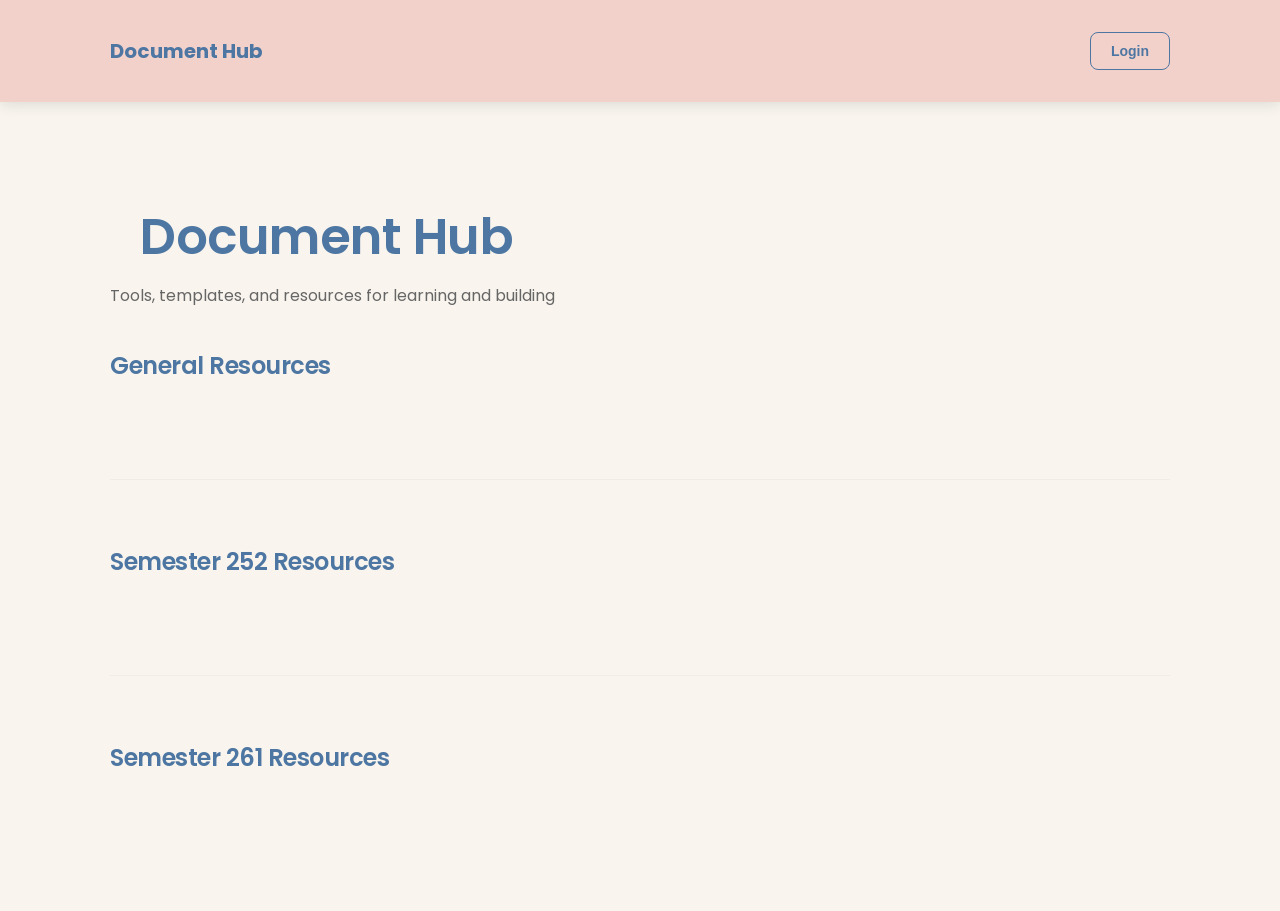
==== src/main/resources/static/index.html @ 51bce122 "initial commit" ====
<!DOCTYPE html>
<html lang="en">
<head>
    <meta charset="UTF-8">
    <meta name="viewport" content="width=device-width, initial-scale=1.0">
    <link href="https://fonts.googleapis.com/css2?family=Poppins:wght@400;500;600;700&display=swap" rel="stylesheet">
    <title>Document Hub</title>
    <link rel="stylesheet" href="style.css">
</head>
<body>

<!-- Navbar -->
<nav class="navbar">
    <div class="navbar-container">
        <div class="navbar-brand">Document Hub</div>
        <div class="navbar-actions">
            <button class="btn-outline" id="loginBtnNav" style="display: none;">Login</button>
            <div class="admin-section" id="adminSection" style="display: none;">
                <span class="admin-label" id="adminName"></span>
                <button class="btn-outline" id="logoutBtn">Logout</button>
            </div>
        </div>
    </div>
</nav>

<div class="container">
    <div class="header">
        <h1>Document Hub</h1>
        <p>Tools, templates, and resources for learning and building</p>
    </div>

    <!-- Admin Add Resource Button -->
    <div class="admin-toolbar" id="adminToolbar" style="display: none;">
        <button class="btn-primary" id="addResourceBtn">+ Add Resource</button>
    </div>

    <!-- Upload Modal -->
    <div class="modal" id="uploadModal">
        <div class="modal-content">
            <div class="modal-header">
                <h2>Add Resource</h2>
                <button class="modal-close" id="closeModal">&times;</button>
            </div>
            <div class="modal-body">
                <div class="form-group">
                    <label>Section *</label>
                    <select id="sectionSelect" class="form-control">
                        <option value="">-- Choose --</option>
                        <option value="general">General Resources</option>
                        <option value="semester252">Semester 252</option>
                        <option value="semester261">Semester 261</option>
                    </select>
                </div>
                <div class="form-group">
                    <label>Title *</label>
                    <input type="text" id="descriptionInput" class="form-control" placeholder="e.g., Python Tutorial">
                </div>
                <div class="form-group">
                    <label>File (Optional)</label>
                    <div class="file-upload-box">
                        <input type="file" id="fileInput2" class="file-input">
                        <div class="file-name" id="fileNameDisplay2">No file selected</div>
                    </div>
                </div>
                <div class="form-group">
                    <label>Document Link (Optional)</label>
                    <input type="url" id="documentLinkInput" class="form-control" placeholder="https://...">
                </div>
                <div class="form-group">
                    <label>Video Link (Optional)</label>
                    <input type="url" id="videoLinkInput" class="form-control" placeholder="https://...">
                </div>
            </div>
            <div class="modal-footer">
                <button class="btn-outline" id="cancelBtn">Cancel</button>
                <button class="btn-primary" id="submitBtn">Add Resource</button>
            </div>
        </div>
    </div>

    <!-- General Resources -->
    <section class="resource-section">
        <h2>General Resources</h2>
        <div class="cards-grid" id="generalSection"></div>
    </section>

    <!-- Semester 252 -->
    <section class="resource-section">
        <h2>Semester 252 Resources</h2>
        <div class="cards-grid" id="semester252Section"></div>
    </section>

    <!-- Semester 261 -->
    <section class="resource-section">
        <h2>Semester 261 Resources</h2>
        <div class="cards-grid" id="semester261Section"></div>
    </section>
</div>

<script src="script-new.js"></script>
</body>
</html>
---- src/main/resources/static/style.css ----
:root {
    --beige: #f9f5ee;
    --blue: #4d76a2;
    --light-blue: #99b4cf;
    --pink: #f3d1cb;
    --white: #fffefd;
}

* {
    margin: 0;
    padding: 0;
    box-sizing: border-box;
}

body {
    font-family: 'Poppins', sans-serif;
    background: var(--beige);
    color: #333;
}

.container {
    max-width: 1100px;
    margin: 0 auto;
    padding: 40px 20px;
}

/* Navbar */
.navbar {
    background: var(--pink) !important;
    position: fixed;
    top: 0;
    left: 0;
    right: 0;
    z-index: 999;
    box-shadow: 0 2px 8px rgba(0, 0, 0, 0.08);
}

.navbar-container {
    max-width: 1100px;
    margin: 0 auto;
    padding: 16px 20px;
    display: flex;
    justify-content: space-between;
    align-items: center;
}

.navbar-brand {
    font-size: 20px;
    font-weight: 700;
    color: var(--blue);
}

.navbar-actions {
    display: flex;
    gap: 12px;
    align-items: center;
}

.admin-section {
    display: flex;
    gap: 12px;
    align-items: center;
}

.admin-label {
    font-size: 12px;
    font-weight: 600;
    color: var(--blue);
}

/* Buttons */
.btn-primary {
    padding: 10px 20px;
    background: var(--light-blue) !important;
    color: white;
    border: none;
    border-radius: 8px;
    font-weight: 600;
    font-size: 14px;
    cursor: pointer;
    transition: all 0.2s;
}

.btn-primary:hover {
    background: #3d5a7a;
    transform: translateY(-1px);
}

.btn-outline {
    padding: 10px 20px;
    background: transparent;
    color: var(--blue);
    border: 1.5px solid var(--blue);
    border-radius: 8px;
    font-weight: 600;
    font-size: 14px;
    cursor: pointer;
    transition: all 0.2s;
}

.btn-outline:hover {
    background: rgba(77, 118, 162, 0.1);
}

/* Header */
.header {
    margin-bottom: 40px;
    padding-top: 60px;
}

.header h1 {
    font-size: 50px !important;
    font-weight: 600;
    color: var(--blue);
    margin-bottom: 8px;
}

.header p {
    font-size: 16px;
    color: #666;
}

/* Upload Section */
.upload-section {
    display: none;
}

.admin-toolbar {
    margin: 0 0 64px 0;
    padding: 0;
}

.upload-card {
    display: none;
}

/* Sections */
.section {
    margin-bottom: 48px;
}

.section h2 {
    font-size: 22px;
    color: var(--blue);
    margin-bottom: 24px;
}

.resource-section {
    margin-bottom: 0;
    padding: 64px 0;
    border-top: 1px solid #f0ece6;
}

.resource-section:first-of-type {
    border-top: none;
    padding-top: 0;
}

.resource-section h2 {
    font-size: 24px;
    color: var(--blue);
    font-weight: 600;
    margin-bottom: 32px;
    letter-spacing: -0.5px;
}

.cards-grid {
    display: grid;
    grid-template-columns: repeat(2, 1fr);
    gap: 24px;
}

.card {
    background: white;
    border-radius: 12px;
    padding: 24px;
    box-shadow: 0 2px 8px rgba(0, 0, 0, 0.06);
    transition: all 0.2s ease;
    border: 1px solid #ede8e0;
    position: relative;
    display: flex;
    flex-direction: column;
    gap: 12px;
}

.card:hover {
    transform: translateY(-3px);
    box-shadow: 0 6px 16px rgba(0, 0, 0, 0.1);
    border-color: var(--light-blue);
}

.card-delete {
    position: absolute;
    top: 8px;
    right: 8px;
    background: none;
    border: none;
    color: #999;
    font-size: 24px;
    cursor: pointer;
    padding: 4px 8px;
    line-height: 1;
    transition: all 0.2s;
    opacity: 0;
}

.card:hover .card-delete {
    opacity: 1;
    color: #d32f2f;
}

.card-delete:hover {
    color: #b71c1c;
    transform: scale(1.2);
}

.card h3 {
    font-size: 17px;
    color: #1a1a1a;
    margin-bottom: 8px;
    font-weight: 600;
    line-height: 1.4;
}

.card p {
    font-size: 14px;
    color: #555;
    margin-bottom: 0;
    line-height: 1.5;
}

.card-meta {
    font-size: 12px;
    color: #888;
    margin-bottom: 14px;
}

.card-links {
    display: flex;
    gap: 8px;
    flex-wrap: wrap;
    margin-top: 12px;
}

.card-link {
    padding: 8px 12px;
    border-radius: 6px;
    text-decoration: none;
    font-size: 13px;
    font-weight: 500;
    transition: all 0.2s;
    display: inline-flex;
    align-items: center;
    gap: 4px;
}

.card-link.primary {
    background: var(--blue);
    color: white;
}

.card-link.primary:hover {
    background: #3d5a7a;
    transform: translateY(-1px);
}

.card-link.secondary {
    background: #e8e4db;
    color: #4d76a2;
    border: none;
}

.card-link.secondary:hover {
    background: #ddd7cc;
}

.card-link.accent {
    background: #f0d6d1;
    color: #b83b3b;
    border: none;
}

.card-link.accent:hover {
    background: #e8c4be;
}

/* Modal */
.modal {
    display: none;
    position: fixed;
    top: 0;
    left: 0;
    right: 0;
    bottom: 0;
    background: rgba(0, 0, 0, 0.4);
    z-index: 1001;
    align-items: center;
    justify-content: center;
}

.modal.active {
    display: flex;
}

.modal-content {
    background: white;
    border-radius: 12px;
    width: 90%;
    max-width: 480px;
    box-shadow: 0 8px 24px rgba(0, 0, 0, 0.15);
}

.modal-header {
    padding: 20px 24px;
    border-bottom: 1px solid #eee;
    display: flex;
    justify-content: space-between;
    align-items: center;
}

.modal-header h2 {
    font-size: 18px;
    color: var(--blue);
}

.modal-close {
    background: none;
    border: none;
    font-size: 24px;
    color: #999;
    cursor: pointer;
    transition: color 0.2s;
}

.modal-close:hover {
    color: #333;
}

.modal-body {
    padding: 24px;
}

.modal-footer {
    padding: 20px 24px;
    border-top: 1px solid #eee;
    display: flex;
    gap: 12px;
    justify-content: flex-end;
}

/* Forms */
.form-group {
    margin-bottom: 18px;
}

.form-group label {
    display: block;
    font-size: 13px;
    font-weight: 600;
    color: var(--blue);
    margin-bottom: 6px;
}

.form-control {
    width: 100%;
    padding: 10px 12px;
    border: 1px solid #e0dcd4;
    border-radius: 6px;
    font-family: 'Poppins', sans-serif;
    font-size: 14px;
    color: #333;
    transition: border-color 0.2s;
}

.form-control:focus {
    outline: none;
    border-color: var(--blue);
}

.file-upload-box {
    display: flex;
    flex-direction: column;
    gap: 8px;
}

.file-upload-box .file-input {
    padding: 8px;
    border: 1px solid #e0dcd4;
    border-radius: 6px;
    cursor: pointer;
}

.file-name {
    padding: 10px 12px;
    background: #fafaf8;
    border-radius: 6px;
    font-size: 13px;
    color: #999;
}

/* Responsive */
@media (max-width: 768px) {
    .container {
        padding: 30px 16px;
    }

    .header {
        padding-top: 70px;
        margin-bottom: 32px;
    }

    .header h1 {
        font-size: 24px;
    }

    .navbar-container {
        padding: 14px 16px;
    }

    .navbar-brand {
        font-size: 18px;
    }

    .cards-grid {
        grid-template-columns: 1fr;
    }

    .resource-section {
        padding: 48px 0;
    }

    .resource-section h2 {
        font-size: 20px;
        margin-bottom: 24px;
    }

    .modal-content {
        width: 95%;
    }
}

@media (max-width: 480px) {
    .navbar-brand {
        font-size: 16px;
    }

    .navbar-actions {
        gap: 8px;
    }

    .btn-primary,
    .btn-outline {
        padding: 8px 14px;
        font-size: 12px;
    }

    .header h1 {
        font-size: 20px;
    }

    .header p {
        font-size: 14px;
    }

    .resource-section h2 {
        font-size: 18px;
        margin-bottom: 20px;
    }

    .card {
        padding: 16px;
    }
}

/* ============================================
   NAVBAR / ADMIN BAR
   ============================================ */
.admin-bar {
    position: fixed;
    top: 0;
    left: 0;
    right: 0;
    background: var(--primary-pink);
    color: white;
    padding: 16px 30px;
    z-index: 999;
    box-shadow: 0 4px 12px rgba(15, 31, 51, 0.1);
    border-bottom: 3px solid var(--primary-blue);
}

.admin-bar-content {
    max-width: 1200px;
    margin: auto;
    display: flex;
    align-items: center;
    gap: 20px;
    justify-content: space-between;
}

.admin-label {
    font-size: 11px;
    font-weight: 700;
    text-transform: uppercase;
    letter-spacing: 1px;
    background: rgba(232, 183, 177, 0.2);
    padding: 6px 12px;
    border-radius: 6px;
    color: rgba(255, 255, 255, 0.95);
}

.admin-name {
    flex: 1;
    font-size: 15px;
    font-weight: 500;
}

.logout-btn {
    padding: 10px 16px;
    background: var(--primary-pink);
    border: none;
    color: var(--text-dark);
    border-radius: 8px;
    font-size: 13px;
    font-weight: 600;
    cursor: pointer;
    transition: all 0.3s ease;
    box-shadow: 0 2px 6px rgba(232, 183, 177, 0.2);
}

.logout-btn:hover {
    background: #E0A39F;
    transform: translateY(-2px);
    box-shadow: 0 4px 12px rgba(232, 183, 177, 0.3);
}

/* Navbar Content (non-admin) */
.navbar {
    position: fixed;
    top: 0;
    left: 0;
    right: 0;
    background: var(--primary-pink);
    color: white;
    padding: 16px 30px;
    z-index: 999;
    box-shadow: 0 4px 12px rgba(15, 31, 51, 0.1);
    border-bottom: 3px solid var(--primary-blue);
}

.navbar-content {
    max-width: 1200px;
    margin: auto;
    display: flex;
    align-items: center;
    justify-content: space-between;
}

.navbar-title {
    font-size: 22px;
    font-weight: 700;
    color: var(--primary-blue);
    margin: 0;
    letter-spacing: -0.5px;
}

.navbar-actions {
    display: flex;
    gap: 15px;
    align-items: center;
}

/* Upload Controls */
.upload-controls {
    margin-bottom: 30px;
    padding: 30px;
    padding-top: 100px;
}

.btn-admin {
    padding: 12px 24px;
    background: var(--primary-blue);
    color: white;
    border: none;
    border-radius: 10px;
    font-size: 14px;
    font-weight: 600;
    cursor: pointer;
    transition: all 0.3s ease;
    text-decoration: none;
    display: inline-block;
    box-shadow: 0 4px 12px rgba(74, 106, 133, 0.2);
}

.btn-admin:hover {
    background: var(--primary-depth);
    box-shadow: 0 6px 20px rgba(74, 106, 133, 0.3);
    transform: translateY(-3px);
}

.btn-admin:active {
    transform: translateY(-1px);
}

/* Delete Button */
.delete-btn {
    padding: 8px 14px;
    background: #E8B7B1;
    color: var(--text-dark);
    border: none;
    border-radius: 8px;
    font-size: 12px;
    font-weight: 600;
    cursor: pointer;
    transition: all 0.3s ease;
    display: inline-block;
    box-shadow: 0 2px 6px rgba(232, 183, 177, 0.2);
}

.delete-btn:hover {
    background: #E0A39F;
    box-shadow: 0 4px 12px rgba(232, 183, 177, 0.3);
    transform: translateY(-2px);
}

.delete-btn:active {
    transform: translateY(0);
}

/* Resource Item with Delete */
.resource-item-wrapper {
    position: relative;
}

.resource-item-delete {
    display: none;
    position: absolute;
    top: 10px;
    right: 10px;
}

.resource-item-wrapper.admin .resource-item-delete {
    display: block;
}

/* Header */
h1 {
    color: var(--text-dark);
    font-weight: 700;
    margin-bottom: 12px;
    font-size: 32px;
    padding: 30px 30px 0;
    padding-top: 100px;
    letter-spacing: -0.5px;
}

.page-description {
    color: var(--text-muted);
    font-size: 15px;
    max-width: 600px;
    margin: 12px 30px 30px;
    padding-bottom: 20px;
    border-bottom: 2px solid var(--border-light);
}

/* Grid */
.file-list {
    display: grid;
    grid-template-columns: repeat(auto-fill, minmax(280px, 1fr));
    gap: 24px;
    padding: 0 30px;
    margin-bottom: 40px;
}

/* Card */
.file {
    background: white;
    padding: 24px;
    border-radius: 14px;
    box-shadow: 0 2px 8px rgba(15, 31, 51, 0.08);
    border: 1px solid var(--border-light);
    display: flex;
    flex-direction: column;
    justify-content: space-between;
    transition: all 0.3s ease;
    position: relative;
}

.file:hover {
    transform: translateY(-8px);
    box-shadow: 0 12px 32px rgba(74, 106, 133, 0.15);
    border-color: var(--primary-blue);
}

.actions {
    display: flex;
    gap: 10px;
    margin-top: 16px;
}

/* Hover Card */
.file:hover {
    transform: translateY(-8px);
    box-shadow: 0 12px 32px rgba(74, 106, 133, 0.15);
    border-color: var(--primary-blue);
}

/* Text */
.file h3 {
    color: var(--text-dark);
    font-size: 16px;
    margin-bottom: 8px;
    font-weight: 600;
    line-height: 1.4;
}

.file p {
    font-size: 13px;
    color: var(--text-muted);
    margin-bottom: 12px;
    line-height: 1.5;
}

.file small {
    font-size: 12px;
    color: #94A3B8;
    display: block;
    margin-top: 8px;
}

.file {
    display: flex;
    flex-direction: column;
    justify-content: space-between;
}

/* Button */
a {
    display: block;
    width: fit-content;
    margin: 15px auto 0;
    text-decoration: none;
    color: white;
    background: var(--primary-blue);
    padding: 10px 15px;
    border-radius: 10px;
    font-size: 14px;
    font-weight: 500;
    transition: all 0.3s ease;
    box-shadow: 0 2px 6px rgba(74, 106, 133, 0.2);
}

.btn {
    flex: 1;
    text-align: center;
    padding: 12px;
    border-radius: 10px;
    text-decoration: none;
    font-size: 13px;
    font-weight: 600;
    transition: all 0.3s ease;
    border: none;
    cursor: pointer;
    display: inline-block;
    box-shadow: 0 2px 6px rgba(0, 0, 0, 0.08);
}

a:hover {
    background: var(--primary-depth);
    transform: translateY(-2px);
    box-shadow: 0 4px 12px rgba(74, 106, 133, 0.3);
}

.preview {
    background: var(--bg-soft);
    color: var(--text-dark);
    border: 1px solid var(--border-light);
}

.preview:hover {
    background: var(--border-light);
    border-color: var(--primary-blue);
}

.download {
    background: var(--primary-blue);
    color: white;
}

.download:hover {
    background: var(--primary-depth);
}

/* Section */
.section {
    margin-top: 60px;
    padding: 0;
    margin-bottom: 60px;
}

.section-header {
    margin-bottom: 32px;
    padding: 0 30px 24px;
    border-bottom: 3px solid var(--primary-blue);
}

.section-header h2 {
    color: var(--text-dark);
    font-size: 26px;
    font-weight: 700;
    margin: 0;
    letter-spacing: -0.5px;
}

/* Section List Grid */
.section-list {
    display: grid;
    grid-template-columns: repeat(auto-fill, minmax(300px, 1fr));
    gap: 24px;
    padding: 0 30px;
    margin-bottom: 40px;
}

/* Course Card */
.course-card {
    background: white;
    padding: 24px;
    border-radius: 14px;
    box-shadow: 0 2px 8px rgba(15, 31, 51, 0.08);
    border: 1px solid var(--border-light);
    display: flex;
    flex-direction: column;
    justify-content: space-between;
    transition: all 0.3s ease;
}

.course-card:hover {
    transform: translateY(-8px);
    box-shadow: 0 12px 32px rgba(74, 106, 133, 0.15);
    border-color: var(--primary-pink);
}

/* Course Info */
.course-info {
    margin-bottom: 16px;
}

.course-card h3 {
    color: var(--text-dark);
    font-size: 17px;
    margin-bottom: 8px;
    font-weight: 700;
    line-height: 1.4;
}

.course-card p {
    font-size: 13px;
    color: var(--text-muted);
    margin-bottom: 10px;
    line-height: 1.5;
}

.course-card small {
    font-size: 12px;
    color: var(--primary-blue);
    display: block;
    margin-top: 8px;
    font-weight: 600;
}

.lecturer-divider {
    margin-top: 12px;
    padding-top: 12px;
    border-top: 1px solid var(--border-light);
}

/* Course Actions */
.course-actions {
    display: flex;
    gap: 10px;
    flex-wrap: wrap;
}

.course-actions .btn {
    flex: 1;
    min-width: 100px;
    margin: 0;
    padding: 10px 12px;
    text-align: center;
    background: var(--primary-blue);
    color: white;
}

/* Upload Section */
.upload-container {
    display: flex;
    flex-direction: column;
    justify-content: space-between;
    height: 100%;
}

.upload-container h3 {
    color: var(--text-dark);
    font-size: 18px;
    font-weight: 700;
    margin-bottom: 8px;
}

.upload-container p {
    color: var(--text-muted);
    font-size: 14px;
    margin-bottom: 20px;
}

.file-input-label {
    display: flex;
    align-items: center;
    justify-content: center;
    padding: 48px 20px;
    border: 2px dashed var(--primary-blue);
    border-radius: 12px;
    background: linear-gradient(135deg, #F7F8FA 0%, rgba(74, 106, 133, 0.05) 100%);
    cursor: pointer;
    transition: all 0.3s ease;
}

.file-input-label:hover {
    background: linear-gradient(135deg, #F7F8FA 0%, rgba(74, 106, 133, 0.1) 100%);
    border-color: var(--primary-depth);
}

.file-input {
    display: none;
}

.file-input-text {
    color: var(--primary-blue);
    font-size: 14px;
    font-weight: 600;
    text-align: center;
}

.upload-form .btn {
    margin: 0 auto;
    width: fit-content;
    padding: 10px 15px;
    display: block;
    text-decoration: none;
    color: #FFFFFF;
    background: #2563EB;
    border-radius: 10px;
    font-size: 14px;
    font-weight: 400;
    transition: 0.2s;
    border: none;
    cursor: pointer;
}

.upload-form .btn:hover {
    background: #1D4ED8;
    transform: translateY(-2px);
}

/* Upload Options */
.upload-options {
    display: flex;
    flex-direction: column;
    gap: 16px;
    margin-top: 16px;
}

.or-divider {
    text-align: center;
    color: var(--text-muted);
    font-size: 13px;
    font-weight: 600;
    padding: 8px 0;
    position: relative;
}

.or-divider::before,
.or-divider::after {
    content: '';
    position: absolute;
    top: 50%;
    width: 25%;
    height: 1px;
    background: var(--border-light);
}

.or-divider::before {
    left: 0;
}

.or-divider::after {
    right: 0;
}

#addLinkBtn {
    width: 100%;
    padding: 14px;
}

/* Primary Button */
.btn-primary {
    display: inline-block;
    padding: 12px 24px;
    background: var(--primary-blue);
    color: white;
    border: none;
    border-radius: 10px;
    font-size: 14px;
    font-weight: 600;
    cursor: pointer;
    text-decoration: none;
    transition: all 0.3s ease;
    text-align: center;
    box-shadow: 0 4px 12px rgba(74, 106, 133, 0.2);
}

.btn-primary:hover {
    background: var(--primary-depth);
    transform: translateY(-3px);
    box-shadow: 0 6px 20px rgba(74, 106, 133, 0.3);
}

.btn-primary:active {
    transform: translateY(-1px);
}

.addResourceBtn {
    transform: translateY(-1px);
    background: var(--primary-blue);
}

/* Secondary Button */
.btn-secondary {
    display: inline-block;
    padding: 12px 24px;
    background: var(--bg-soft);
    color: var(--text-dark);
    border: 1px solid var(--border-light);
    border-radius: 10px;
    font-size: 14px;
    font-weight: 600;
    cursor: pointer;
    text-decoration: none;
    transition: all 0.3s ease;
    text-align: center;
}

.btn-secondary:hover {
    background: var(--border-light);
    border-color: var(--primary-blue);
    transform: translateY(-2px);
    box-shadow: 0 4px 12px rgba(74, 106, 133, 0.15);
}

/* Modal */
.modal {
    display: none;
    position: fixed;
    z-index: 1000;
    left: 0;
    top: 0;
    width: 100%;
    height: 100%;
    background-color: rgba(15, 31, 51, 0.5);
    animation: fadeIn 0.3s ease;
}

@keyframes fadeIn {
    from {
        opacity: 0;
    }
    to {
        opacity: 1;
    }
}

.modal-content {
    background-color: white;
    margin: 5% auto;
    padding: 0;
    border-radius: 16px;
    width: 90%;
    max-width: 500px;
    box-shadow: 0 20px 60px rgba(15, 31, 51, 0.2);
    animation: slideUp 0.3s ease;
    overflow: hidden;
}

@keyframes slideUp {
    from {
        transform: translateY(50px);
        opacity: 0;
    }
    to {
        transform: translateY(0);
        opacity: 1;
    }
}

.modal-header {
    padding: 24px;
    border-bottom: 2px solid var(--border-light);
    display: flex;
    justify-content: space-between;
    align-items: center;
}

.modal-header h2 {
    color: var(--text-dark);
    font-size: 22px;
    font-weight: 700;
    margin: 0;
}

.modal-close {
    background: none;
    border: none;
    font-size: 28px;
    color: var(--text-muted);
    cursor: pointer;
    padding: 0;
    width: 30px;
    height: 30px;
    display: flex;
    align-items: center;
    justify-content: center;
    transition: all 0.2s;
}

.modal-close:hover {
    color: var(--text-dark);
    transform: scale(1.1);
}

.modal-body {
    padding: 24px;
}

.modal-footer {
    padding: 20px 24px;
    border-top: 2px solid var(--border-light);
    display: flex;
    gap: 12px;
    justify-content: flex-end;
}

/* Form Elements */
.form-group {
    margin-bottom: 20px;
}

.form-group:last-child {
    margin-bottom: 0;
}

.form-group label {
    display: block;
    color: var(--text-dark);
    font-size: 14px;
    font-weight: 700;
    margin-bottom: 8px;
}

.form-control {
    width: 100%;
    padding: 12px 14px;
    border: 1px solid var(--border-light);
    border-radius: 10px;
    font-size: 14px;
    font-family: 'Poppins', sans-serif;
    color: var(--text-dark);
    transition: all 0.3s ease;
    box-sizing: border-box;
    background: white;
}

.form-control:focus {
    outline: none;
    border-color: var(--primary-blue);
    box-shadow: 0 0 0 4px rgba(74, 106, 133, 0.1);
}

.form-control::placeholder {
    color: var(--text-muted);
}

/* Resource Type Selector */
.resource-type-selector {
    display: grid;
    grid-template-columns: repeat(3, 1fr);
    gap: 10px;
}

.resource-type-btn {
    padding: 12px;
    border: 2px solid var(--border-light);
    border-radius: 10px;
    background: white;
    color: var(--text-muted);
    font-size: 13px;
    font-weight: 600;
    cursor: pointer;
    transition: all 0.3s ease;
}

.resource-type-btn:hover {
    border-color: var(--primary-blue);
    color: var(--primary-blue);
    background: rgba(74, 106, 133, 0.05);
}

.resource-type-btn.active {
    border-color: var(--primary-blue);
    background: rgba(74, 106, 133, 0.1);
    color: var(--primary-blue);
}

/* File Name Display */
.file-name-display {
    padding: 12px 14px;
    background: var(--bg-soft);
    border-radius: 10px;
    border: 1px solid var(--border-light);
    color: var(--text-muted);
    font-size: 13px;
    word-break: break-all;
    font-weight: 500;
}

/* Drag Over State */
.file-input-label.drag-over {
    background: linear-gradient(135deg, rgba(74, 106, 133, 0.15) 0%, rgba(74, 106, 133, 0.1) 100%);
    border-color: var(--primary-depth);
}

/* File Upload Box */
.file-upload-box {
    display: flex;
    flex-direction: column;
    gap: 10px;
}

.file-upload-box .file-input {
    padding: 8px;
    border: 1px solid var(--border-light);
    border-radius: 10px;
    cursor: pointer;
}

.file-upload-box .file-input::file-selector-button {
    background: var(--primary-blue);
    color: white;
    border: none;
    padding: 10px 16px;
    border-radius: 8px;
    cursor: pointer;
    font-weight: 600;
    font-size: 13px;
    transition: all 0.3s ease;
}

.file-upload-box .file-input::file-selector-button:hover {
    background: var(--primary-depth);
}

/* Form Hint */
.form-hint {
    font-size: 12px;
    color: var(--text-muted);
    margin-top: 16px;
    padding-top: 16px;
    border-top: 1px solid var(--border-light);
}

/* Resource Item Display */
.resource-item {
    background: white;
    padding: 24px;
    border-radius: 14px;
    box-shadow: 0 2px 8px rgba(15, 31, 51, 0.08);
    border: 1px solid var(--border-light);
    display: flex;
    flex-direction: column;
    gap: 14px;
    transition: all 0.3s ease;
}

.resource-item:hover {
    transform: translateY(-8px);
    box-shadow: 0 12px 32px rgba(74, 106, 133, 0.15);
    border-color: var(--primary-blue);
}

.resource-title {
    color: var(--text-dark);
    font-size: 16px;
    font-weight: 700;
    margin: 0;
    line-height: 1.4;
}

.resource-links {
    display: flex;
    gap: 8px;
    flex-wrap: wrap;
}

.resource-link-btn {
    padding: 10px 16px;
    border-radius: 8px;
    text-decoration: none;
    font-size: 13px;
    font-weight: 600;
    display: inline-flex;
    align-items: center;
    gap: 6px;
    transition: all 0.3s ease;
    border: none;
    cursor: pointer;
    box-shadow: 0 2px 6px rgba(0, 0, 0, 0.08);
}

.resource-link-btn.file {
    background: var(--primary-blue);
    color: white;
}

.resource-link-btn.file:hover {
    background: var(--primary-depth);
    transform: translateY(-2px);
    box-shadow: 0 4px 12px rgba(74, 106, 133, 0.3);
}

.resource-link-btn.document {
    background: var(--bg-soft);
    color: var(--text-dark);
    border: 1px solid var(--border-light);
}

.resource-link-btn.document:hover {
    background: var(--border-light);
    border-color: var(--primary-blue);
}

.resource-link-btn.video {
    background: var(--primary-pink);
    color: white;
}

.resource-link-btn.video:hover {
    background: #E0A39F;
    transform: translateY(-2px);
    box-shadow: 0 4px 12px rgba(232, 183, 177, 0.3);
}

/* Responsive Design */
@media (max-width: 768px) {
    body {
        max-width: 100%;
    }

    h1 {
        font-size: 24px;
        padding: 20px 20px 0;
        padding-top: 80px;
    }

    .page-description {
        margin: 12px 20px 24px;
        padding-bottom: 16px;
    }

    .file-list,
    .section-list {
        grid-template-columns: 1fr;
        gap: 16px;
        padding: 0 20px;
    }

    .section-header {
        padding: 0 20px 16px;
        margin-bottom: 24px;
    }

    .section-header h2 {
        font-size: 20px;
    }

    .navbar-content,
    .admin-bar-content {
        flex-wrap: wrap;
    }

    .modal-content {
        width: 95%;
        margin: 10% auto;
    }

    .admin-label {
        font-size: 10px;
    }

    .admin-name {
        font-size: 13px;
    }
}

@media (max-width: 480px) {
    body {
        padding: 0;
    }

    h1 {
        font-size: 20px;
        padding: 16px 16px 0;
        padding-top: 70px;
    }

    .page-description {
        font-size: 13px;
        margin: 8px 16px 16px;
    }

    .file,
    .resource-item,
    .course-card {
        padding: 16px;
    }

    .btn,
    .btn-primary,
    .btn-secondary,
    .btn-admin {
        padding: 10px 16px;
        font-size: 13px;
    }

    .resource-link-btn {
        padding: 8px 12px;
        font-size: 12px;
    }

    .file-list,
    .section-list {
        padding: 0 16px;
        gap: 12px;
    }

    .section-header {
        padding: 0 16px 12px;
    }

    .navbar-title {
        font-size: 18px;
    }

    .modal-header h2 {
        font-size: 18px;
    }

    .form-control {
        font-size: 16px;
    }
}
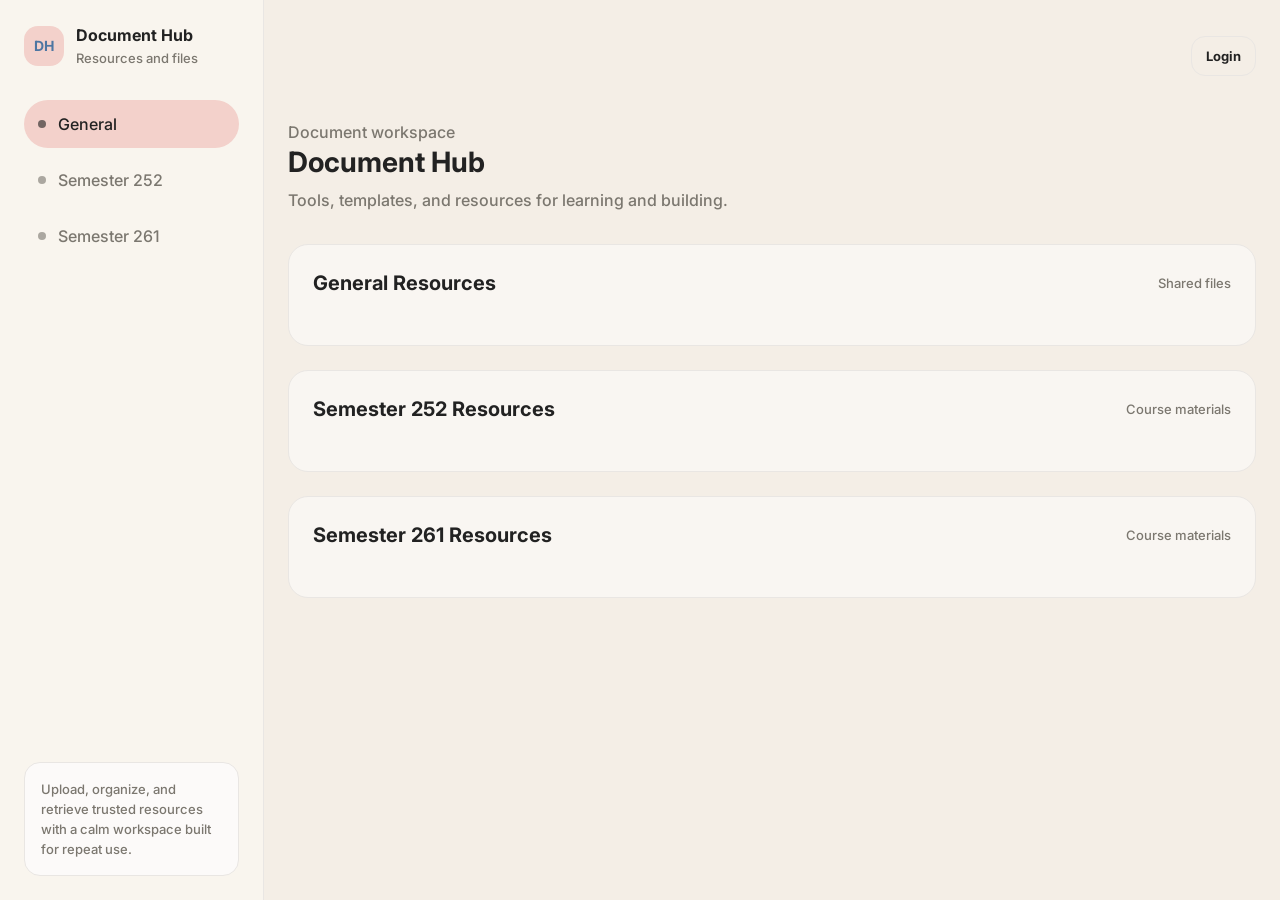
==== commit 2e106f18: "update UI" ====
--- a/src/main/resources/static/index.html
+++ b/src/main/resources/static/index.html
@@ -3,100 +3,135 @@
 <head>
     <meta charset="UTF-8">
     <meta name="viewport" content="width=device-width, initial-scale=1.0">
-    <link href="https://fonts.googleapis.com/css2?family=Poppins:wght@400;500;600;700&display=swap" rel="stylesheet">
+    <link href="https://fonts.googleapis.com/css2?family=Inter:wght@500;700&display=swap" rel="stylesheet">
     <title>Document Hub</title>
     <link rel="stylesheet" href="style.css">
 </head>
 <body>
 
-<!-- Navbar -->
-<nav class="navbar">
-    <div class="navbar-container">
-        <div class="navbar-brand">Document Hub</div>
-        <div class="navbar-actions">
+<div class="app-shell">
+    <aside class="sidebar" aria-label="Document Hub navigation">
+        <div class="sidebar-brand">
+            <span class="brand-mark">DH</span>
+            <div class="brand-text">
+                <strong class="brand-name">Document Hub</strong>
+                <span class="brand-kicker">Resources and files</span>
+            </div>
+        </div>
+
+        <nav class="sidebar-nav">
+            <a class="nav-item active" href="#general">
+                <span class="nav-dot"></span>
+                General
+            </a>
+            <a class="nav-item" href="#semester252">
+                <span class="nav-dot"></span>
+                Semester 252
+            </a>
+            <a class="nav-item" href="#semester261">
+                <span class="nav-dot"></span>
+                Semester 261
+            </a>
+        </nav>
+
+        <div class="sidebar-note">
+            Upload, organize, and retrieve trusted resources with a calm workspace built for repeat use.
+        </div>
+    </aside>
+
+    <main class="main-panel">
+        <div class="topbar">
             <button class="btn-outline" id="loginBtnNav" style="display: none;">Login</button>
             <div class="admin-section" id="adminSection" style="display: none;">
                 <span class="admin-label" id="adminName"></span>
                 <button class="btn-outline" id="logoutBtn">Logout</button>
             </div>
         </div>
-    </div>
-</nav>
 
-<div class="container">
-    <div class="header">
-        <h1>Document Hub</h1>
-        <p>Tools, templates, and resources for learning and building</p>
-    </div>
+        <div class="container">
+            <div class="header">
+                <div class="header-copy">
+                    <p class="eyebrow">Document workspace</p>
+                    <h1>Document Hub</h1>
+                    <p>Tools, templates, and resources for learning and building.</p>
+                </div>
 
-    <!-- Admin Add Resource Button -->
-    <div class="admin-toolbar" id="adminToolbar" style="display: none;">
-        <button class="btn-primary" id="addResourceBtn">+ Add Resource</button>
-    </div>
+                <div class="admin-toolbar" id="adminToolbar" style="display: none;">
+                    <button class="btn-primary" id="addResourceBtn">Add Resource</button>
+                </div>
+            </div>
 
-    <!-- Upload Modal -->
-    <div class="modal" id="uploadModal">
-        <div class="modal-content">
-            <div class="modal-header">
-                <h2>Add Resource</h2>
-                <button class="modal-close" id="closeModal">&times;</button>
-            </div>
-            <div class="modal-body">
-                <div class="form-group">
-                    <label>Section *</label>
-                    <select id="sectionSelect" class="form-control">
-                        <option value="">-- Choose --</option>
-                        <option value="general">General Resources</option>
-                        <option value="semester252">Semester 252</option>
-                        <option value="semester261">Semester 261</option>
-                    </select>
-                </div>
-                <div class="form-group">
-                    <label>Title *</label>
-                    <input type="text" id="descriptionInput" class="form-control" placeholder="e.g., Python Tutorial">
-                </div>
-                <div class="form-group">
-                    <label>File (Optional)</label>
-                    <div class="file-upload-box">
-                        <input type="file" id="fileInput2" class="file-input">
-                        <div class="file-name" id="fileNameDisplay2">No file selected</div>
+            <!-- Upload Modal -->
+            <div class="modal" id="uploadModal">
+                <div class="modal-content">
+                    <div class="modal-header">
+                        <h2>Add Resource</h2>
+                        <button class="modal-close" id="closeModal" aria-label="Close">&times;</button>
+                    </div>
+                    <div class="modal-body">
+                        <div class="form-group">
+                            <label for="sectionSelect">Section *</label>
+                            <select id="sectionSelect" class="form-control">
+                                <option value="">Choose a section</option>
+                                <option value="general">General Resources</option>
+                                <option value="semester252">Semester 252</option>
+                                <option value="semester261">Semester 261</option>
+                            </select>
+                        </div>
+                        <div class="form-group">
+                            <label for="descriptionInput">Title *</label>
+                            <input type="text" id="descriptionInput" class="form-control" placeholder="e.g., Python Tutorial">
+                        </div>
+                        <div class="form-group">
+                            <label for="fileInput2">File (optional)</label>
+                            <div class="file-upload-box">
+                                <input type="file" id="fileInput2" class="file-input">
+                                <div class="file-name" id="fileNameDisplay2">No file selected</div>
+                            </div>
+                        </div>
+                        <div class="form-group">
+                            <label for="documentLinkInput">Document link (optional)</label>
+                            <input type="url" id="documentLinkInput" class="form-control" placeholder="https://...">
+                        </div>
+                        <div class="form-group">
+                            <label for="videoLinkInput">Video link (optional)</label>
+                            <input type="url" id="videoLinkInput" class="form-control" placeholder="https://...">
+                        </div>
+                    </div>
+                    <div class="modal-footer">
+                        <button class="btn-outline" id="cancelBtn">Cancel</button>
+                        <button class="btn-primary" id="submitBtn">Add Resource</button>
                     </div>
                 </div>
-                <div class="form-group">
-                    <label>Document Link (Optional)</label>
-                    <input type="url" id="documentLinkInput" class="form-control" placeholder="https://...">
+            </div>
+
+            <section class="resource-section" id="general">
+                <div class="section-heading">
+                    <h2>General Resources</h2>
+                    <span class="section-meta">Shared files</span>
                 </div>
-                <div class="form-group">
-                    <label>Video Link (Optional)</label>
-                    <input type="url" id="videoLinkInput" class="form-control" placeholder="https://...">
+                <div class="cards-grid" id="generalSection"></div>
+            </section>
+
+            <section class="resource-section" id="semester252">
+                <div class="section-heading">
+                    <h2>Semester 252 Resources</h2>
+                    <span class="section-meta">Course materials</span>
                 </div>
-            </div>
-            <div class="modal-footer">
-                <button class="btn-outline" id="cancelBtn">Cancel</button>
-                <button class="btn-primary" id="submitBtn">Add Resource</button>
-            </div>
+                <div class="cards-grid" id="semester252Section"></div>
+            </section>
+
+            <section class="resource-section" id="semester261">
+                <div class="section-heading">
+                    <h2>Semester 261 Resources</h2>
+                    <span class="section-meta">Course materials</span>
+                </div>
+                <div class="cards-grid" id="semester261Section"></div>
+            </section>
         </div>
-    </div>
-
-    <!-- General Resources -->
-    <section class="resource-section">
-        <h2>General Resources</h2>
-        <div class="cards-grid" id="generalSection"></div>
-    </section>
-
-    <!-- Semester 252 -->
-    <section class="resource-section">
-        <h2>Semester 252 Resources</h2>
-        <div class="cards-grid" id="semester252Section"></div>
-    </section>
-
-    <!-- Semester 261 -->
-    <section class="resource-section">
-        <h2>Semester 261 Resources</h2>
-        <div class="cards-grid" id="semester261Section"></div>
-    </section>
+    </main>
 </div>
 
 <script src="script-new.js"></script>
 </body>
-</html>+</html>
--- a/src/main/resources/static/style.css
+++ b/src/main/resources/static/style.css
@@ -1,301 +1,471 @@
 :root {
-    --beige: #f9f5ee;
-    --blue: #4d76a2;
+    --background: #f4eee6;
+    --surface: #fefdfe;
+    --surface-secondary: #f9f5ee;
+    --primary-pink: #e9b7af;
+    --light-pink: #f3d1cb;
+    --accent-blue: #4d76a2;
     --light-blue: #99b4cf;
-    --pink: #f3d1cb;
-    --white: #fffefd;
+    --text-primary: #222222;
+    --text-muted: #7b776f;
+    --danger: #d97b7b;
+    --border: #e9e6e3;
+    --input-border: #e7e4df;
+    --shadow-base: 0 6px 18px -6px rgba(31, 26, 24, 0.06);
+    --shadow-hover: 0 10px 30px -10px rgba(31, 26, 24, 0.08);
+    --radius-small: 8px;
+    --radius-medium: 16px;
+    --radius-large: 20px;
+    --space-xs: 8px;
+    --space-sm: 12px;
+    --space-md: 16px;
+    --space-lg: 24px;
+    --space-xl: 32px;
 }
 
 * {
+    box-sizing: border-box;
+}
+
+html {
+    min-height: 100%;
+}
+
+body {
+    min-height: 100vh;
     margin: 0;
-    padding: 0;
-    box-sizing: border-box;
-}
-
-body {
-    font-family: 'Poppins', sans-serif;
-    background: var(--beige);
-    color: #333;
+    background: var(--background);
+    color: var(--text-primary);
+    font-family: Inter, -apple-system, system-ui, "Segoe UI", Roboto, "Helvetica Neue", Arial, sans-serif;
+    font-size: 16px;
+    font-weight: 500;
+    line-height: 24px;
+    overflow-x: hidden;
+}
+
+button,
+input,
+select {
+    font: inherit;
+}
+
+button,
+a {
+    -webkit-tap-highlight-color: transparent;
+}
+
+a {
+    color: inherit;
+}
+
+.app-shell {
+    width: 100%;
+    max-width: 100vw;
+    display: grid;
+    grid-template-columns: 264px minmax(0, 1fr);
+    min-height: 100vh;
+    overflow-x: hidden;
+}
+
+.sidebar {
+    position: sticky;
+    top: 0;
+    height: 100vh;
+    min-width: 0;
+    padding: var(--space-lg);
+    background: var(--surface-secondary);
+    border-right: 1px solid var(--border);
+    display: flex;
+    flex-direction: column;
+    gap: var(--space-xl);
+}
+
+.sidebar-brand {
+    display: flex;
+    align-items: center;
+    gap: var(--space-sm);
+}
+
+.brand-mark {
+    width: 40px;
+    height: 40px;
+    border-radius: 14px;
+    background: var(--light-pink);
+    color: var(--accent-blue);
+    display: inline-flex;
+    align-items: center;
+    justify-content: center;
+    font-size: 14px;
+    font-weight: 700;
+    letter-spacing: 0;
+}
+
+.brand-text {
+    display: flex;
+    flex-direction: column;
+    gap: 2px;
+}
+
+.brand-name {
+    font-size: 16px;
+    font-weight: 700;
+    line-height: 22px;
+}
+
+.brand-kicker {
+    color: var(--text-muted);
+    font-size: 13px;
+    font-weight: 500;
+    line-height: 20px;
+}
+
+.sidebar-nav {
+    display: flex;
+    flex-direction: column;
+    gap: var(--space-xs);
+}
+
+.nav-item {
+    display: flex;
+    align-items: center;
+    gap: var(--space-sm);
+    min-height: 44px;
+    padding: var(--space-sm) 14px;
+    border-radius: 999px;
+    color: var(--text-muted);
+    text-decoration: none;
+    transition: background-color 180ms ease, color 180ms ease;
+}
+
+.nav-item:hover {
+    background: rgba(243, 209, 203, 0.45);
+    color: var(--text-primary);
+}
+
+.nav-item.active {
+    background: var(--light-pink);
+    color: var(--text-primary);
+}
+
+.nav-dot {
+    width: 8px;
+    height: 8px;
+    border-radius: 50%;
+    background: currentColor;
+    opacity: 0.62;
+}
+
+.sidebar-note {
+    margin-top: auto;
+    padding: var(--space-md);
+    border: 1px solid var(--border);
+    border-radius: var(--radius-medium);
+    background: rgba(254, 253, 254, 0.72);
+    color: var(--text-muted);
+    font-size: 13px;
+    line-height: 20px;
+}
+
+.main-panel {
+    min-width: 0;
+    padding: var(--space-lg);
+}
+
+.topbar {
+    min-height: 64px;
+    display: flex;
+    align-items: center;
+    justify-content: flex-end;
+    gap: var(--space-md);
+    margin-bottom: var(--space-lg);
+}
+
+.admin-section {
+    display: flex;
+    align-items: center;
+    gap: var(--space-sm);
+}
+
+.admin-label {
+    min-height: 36px;
+    display: inline-flex;
+    align-items: center;
+    padding: 0 var(--space-sm);
+    border-radius: 999px;
+    background: var(--surface-secondary);
+    border: 1px solid var(--border);
+    color: var(--text-muted);
+    font-size: 13px;
+    line-height: 20px;
 }
 
 .container {
-    max-width: 1100px;
+    width: 100%;
+    max-width: 1160px;
     margin: 0 auto;
-    padding: 40px 20px;
-}
-
-/* Navbar */
-.navbar {
-    background: var(--pink) !important;
-    position: fixed;
-    top: 0;
-    left: 0;
-    right: 0;
-    z-index: 999;
-    box-shadow: 0 2px 8px rgba(0, 0, 0, 0.08);
-}
-
-.navbar-container {
-    max-width: 1100px;
-    margin: 0 auto;
-    padding: 16px 20px;
-    display: flex;
+}
+
+.header {
+    display: flex;
+    align-items: flex-end;
     justify-content: space-between;
-    align-items: center;
-}
-
-.navbar-brand {
+    gap: var(--space-lg);
+    margin-bottom: var(--space-xl);
+}
+
+.header-copy {
+    min-width: 0;
+    width: 100%;
+    max-width: 680px;
+}
+
+.eyebrow {
+    margin: 0 0 var(--space-xs);
+    color: var(--accent-blue);
+    font-size: 13px;
+    font-weight: 700;
+    line-height: 20px;
+}
+
+.header h1,
+.login-header h1 {
+    margin: 0;
+    color: var(--text-primary);
+    font-size: 28px;
+    font-weight: 700;
+    line-height: 36px;
+    letter-spacing: 0;
+}
+
+.header p,
+.login-header p {
+    width: 100%;
+    max-width: 70ch;
+    margin: var(--space-xs) 0 0;
+    color: var(--text-muted);
+    font-size: 16px;
+    font-weight: 500;
+    line-height: 24px;
+}
+
+.admin-toolbar {
+    flex: 0 0 auto;
+}
+
+.resource-section {
+    margin: 0 0 var(--space-lg);
+    padding: var(--space-lg);
+    border: 1px solid var(--border);
+    border-radius: var(--radius-large);
+    background: rgba(254, 253, 254, 0.54);
+}
+
+.section-heading {
+    display: flex;
+    align-items: center;
+    justify-content: space-between;
+    gap: var(--space-md);
+    margin-bottom: var(--space-lg);
+}
+
+.resource-section h2 {
+    margin: 0;
+    color: var(--text-primary);
     font-size: 20px;
     font-weight: 700;
-    color: var(--blue);
-}
-
-.navbar-actions {
-    display: flex;
-    gap: 12px;
-    align-items: center;
-}
-
-.admin-section {
-    display: flex;
-    gap: 12px;
-    align-items: center;
-}
-
-.admin-label {
-    font-size: 12px;
-    font-weight: 600;
-    color: var(--blue);
-}
-
-/* Buttons */
-.btn-primary {
-    padding: 10px 20px;
-    background: var(--light-blue) !important;
-    color: white;
-    border: none;
-    border-radius: 8px;
-    font-weight: 600;
-    font-size: 14px;
-    cursor: pointer;
-    transition: all 0.2s;
-}
-
-.btn-primary:hover {
-    background: #3d5a7a;
-    transform: translateY(-1px);
-}
-
-.btn-outline {
-    padding: 10px 20px;
-    background: transparent;
-    color: var(--blue);
-    border: 1.5px solid var(--blue);
-    border-radius: 8px;
-    font-weight: 600;
-    font-size: 14px;
-    cursor: pointer;
-    transition: all 0.2s;
-}
-
-.btn-outline:hover {
-    background: rgba(77, 118, 162, 0.1);
-}
-
-/* Header */
-.header {
-    margin-bottom: 40px;
-    padding-top: 60px;
-}
-
-.header h1 {
-    font-size: 50px !important;
-    font-weight: 600;
-    color: var(--blue);
-    margin-bottom: 8px;
-}
-
-.header p {
-    font-size: 16px;
-    color: #666;
-}
-
-/* Upload Section */
-.upload-section {
-    display: none;
-}
-
-.admin-toolbar {
-    margin: 0 0 64px 0;
-    padding: 0;
-}
-
-.upload-card {
-    display: none;
-}
-
-/* Sections */
-.section {
-    margin-bottom: 48px;
-}
-
-.section h2 {
-    font-size: 22px;
-    color: var(--blue);
-    margin-bottom: 24px;
-}
-
-.resource-section {
-    margin-bottom: 0;
-    padding: 64px 0;
-    border-top: 1px solid #f0ece6;
-}
-
-.resource-section:first-of-type {
-    border-top: none;
-    padding-top: 0;
-}
-
-.resource-section h2 {
-    font-size: 24px;
-    color: var(--blue);
-    font-weight: 600;
-    margin-bottom: 32px;
-    letter-spacing: -0.5px;
+    line-height: 28px;
+    letter-spacing: 0;
+}
+
+.section-meta {
+    color: var(--text-muted);
+    font-size: 13px;
+    line-height: 20px;
 }
 
 .cards-grid {
     display: grid;
-    grid-template-columns: repeat(2, 1fr);
-    gap: 24px;
+    grid-template-columns: repeat(3, minmax(0, 1fr));
+    gap: var(--space-lg);
 }
 
 .card {
-    background: white;
+    position: relative;
+    min-height: 168px;
+    padding: var(--space-md);
+    border: 1px solid var(--border);
+    border-radius: var(--radius-medium);
+    background: var(--surface);
+    box-shadow: var(--shadow-base);
+    display: flex;
+    flex-direction: column;
+    gap: var(--space-md);
+    transition: border-color 180ms ease, box-shadow 180ms ease, transform 180ms ease;
+}
+
+.card:hover {
+    transform: translateY(-2px);
+    border-color: rgba(153, 180, 207, 0.72);
+    box-shadow: var(--shadow-hover);
+}
+
+.card-top {
+    display: flex;
+    align-items: flex-start;
+    gap: var(--space-sm);
+    padding-right: 32px;
+}
+
+.resource-icon {
+    flex: 0 0 auto;
+    width: 36px;
+    height: 36px;
     border-radius: 12px;
-    padding: 24px;
-    box-shadow: 0 2px 8px rgba(0, 0, 0, 0.06);
-    transition: all 0.2s ease;
-    border: 1px solid #ede8e0;
-    position: relative;
-    display: flex;
-    flex-direction: column;
-    gap: 12px;
-}
-
-.card:hover {
-    transform: translateY(-3px);
-    box-shadow: 0 6px 16px rgba(0, 0, 0, 0.1);
+    background: var(--surface-secondary);
+    border: 1px solid var(--border);
+    color: var(--accent-blue);
+    display: inline-flex;
+    align-items: center;
+    justify-content: center;
+    font-size: 11px;
+    font-weight: 700;
+    line-height: 1;
+}
+
+.card h3 {
+    margin: 0;
+    color: var(--text-primary);
+    font-size: 16px;
+    font-weight: 700;
+    line-height: 24px;
+    overflow-wrap: anywhere;
+}
+
+.card-meta {
+    margin: 2px 0 0;
+    color: var(--text-muted);
+    font-size: 13px;
+    line-height: 20px;
+}
+
+.card-links {
+    display: flex;
+    justify-content: flex-end;
+    align-items: center;
+    gap: var(--space-xs);
+    flex-wrap: wrap;
+    margin-top: auto;
+}
+
+.card-link,
+.btn-primary,
+.btn-outline,
+.login-btn {
+    min-height: 40px;
+    display: inline-flex;
+    align-items: center;
+    justify-content: center;
+    gap: var(--space-xs);
+    padding: 9px 14px;
+    border-radius: 14px;
+    border: 1px solid transparent;
+    font-size: 13px;
+    font-weight: 700;
+    line-height: 20px;
+    text-decoration: none;
+    cursor: pointer;
+    transition: background-color 180ms ease, border-color 180ms ease, color 180ms ease, box-shadow 180ms ease, transform 180ms ease;
+}
+
+.btn-primary,
+.card-link.primary,
+.login-btn {
+    background: var(--accent-blue);
+    color: #fefdfe;
+    box-shadow: 0 6px 16px -8px rgba(77, 118, 162, 0.58);
+}
+
+.btn-primary:hover,
+.card-link.primary:hover,
+.login-btn:hover {
+    background: #41698f;
+    box-shadow: var(--shadow-hover);
+    transform: translateY(-1px);
+}
+
+.btn-outline,
+.card-link.secondary {
+    background: transparent;
+    border-color: var(--border);
+    color: var(--text-primary);
+}
+
+.btn-outline:hover,
+.card-link.secondary:hover {
+    background: var(--surface-secondary);
     border-color: var(--light-blue);
+}
+
+.card-link.accent {
+    background: var(--light-pink);
+    border-color: transparent;
+    color: var(--text-primary);
+}
+
+.card-link.accent:hover {
+    background: #efc5be;
 }
 
 .card-delete {
     position: absolute;
-    top: 8px;
-    right: 8px;
-    background: none;
-    border: none;
-    color: #999;
-    font-size: 24px;
+    top: var(--space-sm);
+    right: var(--space-sm);
+    width: 32px;
+    height: 32px;
+    border: 1px solid transparent;
+    border-radius: 999px;
+    background: transparent;
+    color: var(--text-muted);
+    font-size: 22px;
+    line-height: 1;
     cursor: pointer;
-    padding: 4px 8px;
-    line-height: 1;
-    transition: all 0.2s;
     opacity: 0;
-}
-
-.card:hover .card-delete {
+    transition: opacity 180ms ease, background-color 180ms ease, color 180ms ease;
+}
+
+.card:hover .card-delete,
+.card-delete:focus-visible {
     opacity: 1;
-    color: #d32f2f;
 }
 
 .card-delete:hover {
-    color: #b71c1c;
-    transform: scale(1.2);
-}
-
-.card h3 {
-    font-size: 17px;
-    color: #1a1a1a;
-    margin-bottom: 8px;
-    font-weight: 600;
-    line-height: 1.4;
-}
-
-.card p {
-    font-size: 14px;
-    color: #555;
-    margin-bottom: 0;
-    line-height: 1.5;
-}
-
-.card-meta {
-    font-size: 12px;
-    color: #888;
-    margin-bottom: 14px;
-}
-
-.card-links {
-    display: flex;
-    gap: 8px;
-    flex-wrap: wrap;
-    margin-top: 12px;
-}
-
-.card-link {
-    padding: 8px 12px;
-    border-radius: 6px;
-    text-decoration: none;
-    font-size: 13px;
-    font-weight: 500;
-    transition: all 0.2s;
-    display: inline-flex;
-    align-items: center;
-    gap: 4px;
-}
-
-.card-link.primary {
-    background: var(--blue);
-    color: white;
-}
-
-.card-link.primary:hover {
-    background: #3d5a7a;
-    transform: translateY(-1px);
-}
-
-.card-link.secondary {
-    background: #e8e4db;
-    color: #4d76a2;
-    border: none;
-}
-
-.card-link.secondary:hover {
-    background: #ddd7cc;
-}
-
-.card-link.accent {
-    background: #f0d6d1;
-    color: #b83b3b;
-    border: none;
-}
-
-.card-link.accent:hover {
-    background: #e8c4be;
-}
-
-/* Modal */
+    background: rgba(217, 123, 123, 0.12);
+    color: var(--danger);
+}
+
+.empty-state {
+    grid-column: 1 / -1;
+    min-height: 132px;
+    display: flex;
+    align-items: center;
+    justify-content: center;
+    padding: var(--space-lg);
+    border: 1px dashed var(--border);
+    border-radius: var(--radius-medium);
+    background: rgba(254, 253, 254, 0.52);
+    color: var(--text-muted);
+    text-align: center;
+}
+
 .modal {
     display: none;
     position: fixed;
-    top: 0;
-    left: 0;
-    right: 0;
-    bottom: 0;
-    background: rgba(0, 0, 0, 0.4);
+    inset: 0;
     z-index: 1001;
     align-items: center;
     justify-content: center;
+    padding: var(--space-lg);
+    background: rgba(34, 34, 34, 0.34);
 }
 
 .modal.active {
@@ -303,122 +473,273 @@
 }
 
 .modal-content {
-    background: white;
-    border-radius: 12px;
-    width: 90%;
-    max-width: 480px;
-    box-shadow: 0 8px 24px rgba(0, 0, 0, 0.15);
+    width: min(100%, 520px);
+    max-height: min(720px, calc(100vh - 48px));
+    overflow: auto;
+    border: 1px solid var(--border);
+    border-radius: var(--radius-large);
+    background: var(--surface);
+    box-shadow: 0 20px 42px -24px rgba(31, 26, 24, 0.28);
+}
+
+.modal-header,
+.modal-footer {
+    padding: var(--space-lg);
+    display: flex;
+    align-items: center;
+    gap: var(--space-md);
 }
 
 .modal-header {
-    padding: 20px 24px;
-    border-bottom: 1px solid #eee;
-    display: flex;
     justify-content: space-between;
-    align-items: center;
+    border-bottom: 1px solid var(--border);
 }
 
 .modal-header h2 {
-    font-size: 18px;
-    color: var(--blue);
+    margin: 0;
+    color: var(--text-primary);
+    font-size: 20px;
+    font-weight: 700;
+    line-height: 28px;
 }
 
 .modal-close {
-    background: none;
-    border: none;
-    font-size: 24px;
-    color: #999;
+    width: 36px;
+    height: 36px;
+    border: 1px solid var(--border);
+    border-radius: 999px;
+    background: transparent;
+    color: var(--text-muted);
+    font-size: 22px;
+    line-height: 1;
     cursor: pointer;
-    transition: color 0.2s;
+    transition: background-color 180ms ease, color 180ms ease;
 }
 
 .modal-close:hover {
-    color: #333;
+    background: var(--surface-secondary);
+    color: var(--text-primary);
 }
 
 .modal-body {
-    padding: 24px;
+    padding: var(--space-lg);
 }
 
 .modal-footer {
-    padding: 20px 24px;
-    border-top: 1px solid #eee;
-    display: flex;
-    gap: 12px;
     justify-content: flex-end;
-}
-
-/* Forms */
+    border-top: 1px solid var(--border);
+}
+
 .form-group {
-    margin-bottom: 18px;
+    margin-bottom: var(--space-md);
+}
+
+.form-group:last-child {
+    margin-bottom: 0;
 }
 
 .form-group label {
     display: block;
-    font-size: 13px;
-    font-weight: 600;
-    color: var(--blue);
-    margin-bottom: 6px;
-}
-
-.form-control {
+    margin-bottom: var(--space-xs);
+    color: var(--text-primary);
+    font-size: 13px;
+    font-weight: 500;
+    line-height: 20px;
+}
+
+.form-control,
+input[type="text"],
+input[type="password"] {
     width: 100%;
-    padding: 10px 12px;
-    border: 1px solid #e0dcd4;
-    border-radius: 6px;
-    font-family: 'Poppins', sans-serif;
+    min-height: 44px;
+    padding: 10px 14px;
+    border: 1px solid var(--input-border);
+    border-radius: 12px;
+    background: var(--surface);
+    color: var(--text-primary);
     font-size: 14px;
-    color: #333;
-    transition: border-color 0.2s;
-}
-
-.form-control:focus {
+    font-weight: 500;
+    line-height: 20px;
+    transition: border-color 180ms ease, box-shadow 180ms ease, background-color 180ms ease;
+}
+
+.form-control:focus,
+input[type="text"]:focus,
+input[type="password"]:focus {
     outline: none;
-    border-color: var(--blue);
+    border-color: var(--light-blue);
+    box-shadow: 0 0 0 4px rgba(153, 180, 207, 0.22);
+}
+
+.form-control::placeholder,
+input::placeholder {
+    color: #a19c94;
 }
 
 .file-upload-box {
-    display: flex;
-    flex-direction: column;
-    gap: 8px;
+    display: grid;
+    gap: var(--space-xs);
 }
 
 .file-upload-box .file-input {
-    padding: 8px;
-    border: 1px solid #e0dcd4;
-    border-radius: 6px;
+    width: 100%;
+    padding: var(--space-sm);
+    border: 1px solid var(--input-border);
+    border-radius: 12px;
+    background: var(--surface);
+    color: var(--text-muted);
+}
+
+.file-upload-box .file-input::file-selector-button {
+    margin-right: var(--space-sm);
+    padding: 8px 12px;
+    border: 0;
+    border-radius: 10px;
+    background: var(--accent-blue);
+    color: var(--surface);
+    font-weight: 700;
     cursor: pointer;
 }
 
 .file-name {
-    padding: 10px 12px;
-    background: #fafaf8;
-    border-radius: 6px;
-    font-size: 13px;
-    color: #999;
-}
-
-/* Responsive */
-@media (max-width: 768px) {
-    .container {
-        padding: 30px 16px;
+    padding: 10px 14px;
+    border-radius: 12px;
+    background: var(--surface-secondary);
+    color: var(--text-muted);
+    font-size: 13px;
+    line-height: 20px;
+    overflow-wrap: anywhere;
+}
+
+.login-page {
+    min-height: 100vh;
+    display: flex;
+    align-items: center;
+    justify-content: center;
+    padding: var(--space-lg);
+}
+
+.login-container {
+    width: min(100%, 420px);
+    padding: var(--space-xl);
+    border: 1px solid var(--border);
+    border-radius: var(--radius-large);
+    background: var(--surface);
+    box-shadow: var(--shadow-base);
+}
+
+.login-header {
+    margin-bottom: var(--space-xl);
+    text-align: center;
+}
+
+.login-header h1 {
+    margin-bottom: var(--space-xs);
+}
+
+.login-btn {
+    width: 100%;
+    margin-top: var(--space-sm);
+}
+
+.error-message {
+    display: none;
+    margin-top: var(--space-md);
+    padding: var(--space-sm) var(--space-md);
+    border-radius: 12px;
+    background: rgba(217, 123, 123, 0.12);
+    color: #a94747;
+    font-size: 13px;
+    line-height: 20px;
+    text-align: center;
+}
+
+.error-message.show {
+    display: block;
+}
+
+.back-link {
+    margin-top: var(--space-lg);
+    padding-top: var(--space-lg);
+    border-top: 1px solid var(--border);
+    text-align: center;
+}
+
+.back-link a {
+    color: var(--accent-blue);
+    font-size: 13px;
+    font-weight: 700;
+    text-decoration: none;
+}
+
+.back-link a:hover {
+    text-decoration: underline;
+}
+
+:focus-visible {
+    outline: 3px solid rgba(153, 180, 207, 0.45);
+    outline-offset: 2px;
+}
+
+@media (max-width: 980px) {
+    .app-shell {
+        grid-template-columns: 1fr;
+    }
+
+    .sidebar {
+        position: static;
+        height: auto;
+        width: 100%;
+        max-width: 100vw;
+        padding: var(--space-md);
+        overflow: hidden;
+        border-right: 0;
+        border-bottom: 1px solid var(--border);
+    }
+
+    .sidebar-nav {
+        min-width: 0;
+        flex-direction: row;
+        flex-wrap: wrap;
+        max-width: 100%;
+        overflow-x: visible;
+        padding-bottom: 2px;
+    }
+
+    .nav-item {
+        flex: 0 0 auto;
+        white-space: nowrap;
+    }
+
+    .sidebar-note {
+        display: none;
+    }
+
+    .cards-grid {
+        grid-template-columns: repeat(2, minmax(0, 1fr));
+    }
+}
+
+@media (max-width: 720px) {
+    .main-panel {
+        padding: var(--space-md);
+    }
+
+    .topbar {
+        min-height: auto;
+        justify-content: flex-start;
+        flex-wrap: wrap;
+        margin-bottom: var(--space-lg);
     }
 
     .header {
-        padding-top: 70px;
-        margin-bottom: 32px;
-    }
-
-    .header h1 {
-        font-size: 24px;
-    }
-
-    .navbar-container {
-        padding: 14px 16px;
-    }
-
-    .navbar-brand {
-        font-size: 18px;
+        align-items: flex-start;
+        flex-direction: column;
+    }
+
+    .admin-toolbar,
+    .admin-toolbar .btn-primary {
+        width: 100%;
     }
 
     .cards-grid {
@@ -426,1042 +747,84 @@
     }
 
     .resource-section {
-        padding: 48px 0;
-    }
-
-    .resource-section h2 {
-        font-size: 20px;
-        margin-bottom: 24px;
+        padding: var(--space-md);
+    }
+
+    .modal {
+        padding: var(--space-md);
+        align-items: flex-start;
     }
 
     .modal-content {
-        width: 95%;
-    }
-}
-
-@media (max-width: 480px) {
-    .navbar-brand {
-        font-size: 16px;
-    }
-
-    .navbar-actions {
-        gap: 8px;
-    }
-
-    .btn-primary,
-    .btn-outline {
-        padding: 8px 14px;
-        font-size: 12px;
-    }
-
-    .header h1 {
-        font-size: 20px;
-    }
-
-    .header p {
-        font-size: 14px;
+        max-height: calc(100vh - 32px);
+    }
+
+    .modal-header,
+    .modal-body,
+    .modal-footer {
+        padding: var(--space-md);
+    }
+
+    .modal-footer {
+        flex-direction: column-reverse;
+    }
+
+    .modal-footer .btn-primary,
+    .modal-footer .btn-outline {
+        width: 100%;
+    }
+}
+
+@media (max-width: 520px) {
+    .sidebar-brand {
+        align-items: flex-start;
+    }
+
+    .brand-mark {
+        width: 36px;
+        height: 36px;
+    }
+
+    .sidebar-nav {
+        flex-wrap: wrap;
+        overflow-x: visible;
+    }
+
+    .nav-item {
+        min-height: 40px;
+        padding: 10px 12px;
+    }
+
+    .header h1,
+    .login-header h1 {
+        font-size: 24px;
+        line-height: 32px;
     }
 
     .resource-section h2 {
         font-size: 18px;
-        margin-bottom: 20px;
-    }
-
-    .card {
-        padding: 16px;
-    }
-}
-
-/* ============================================
-   NAVBAR / ADMIN BAR
-   ============================================ */
-.admin-bar {
-    position: fixed;
-    top: 0;
-    left: 0;
-    right: 0;
-    background: var(--primary-pink);
-    color: white;
-    padding: 16px 30px;
-    z-index: 999;
-    box-shadow: 0 4px 12px rgba(15, 31, 51, 0.1);
-    border-bottom: 3px solid var(--primary-blue);
-}
-
-.admin-bar-content {
-    max-width: 1200px;
-    margin: auto;
-    display: flex;
-    align-items: center;
-    gap: 20px;
-    justify-content: space-between;
-}
-
-.admin-label {
-    font-size: 11px;
-    font-weight: 700;
-    text-transform: uppercase;
-    letter-spacing: 1px;
-    background: rgba(232, 183, 177, 0.2);
-    padding: 6px 12px;
-    border-radius: 6px;
-    color: rgba(255, 255, 255, 0.95);
-}
-
-.admin-name {
-    flex: 1;
-    font-size: 15px;
-    font-weight: 500;
-}
-
-.logout-btn {
-    padding: 10px 16px;
-    background: var(--primary-pink);
-    border: none;
-    color: var(--text-dark);
-    border-radius: 8px;
-    font-size: 13px;
-    font-weight: 600;
-    cursor: pointer;
-    transition: all 0.3s ease;
-    box-shadow: 0 2px 6px rgba(232, 183, 177, 0.2);
-}
-
-.logout-btn:hover {
-    background: #E0A39F;
-    transform: translateY(-2px);
-    box-shadow: 0 4px 12px rgba(232, 183, 177, 0.3);
-}
-
-/* Navbar Content (non-admin) */
-.navbar {
-    position: fixed;
-    top: 0;
-    left: 0;
-    right: 0;
-    background: var(--primary-pink);
-    color: white;
-    padding: 16px 30px;
-    z-index: 999;
-    box-shadow: 0 4px 12px rgba(15, 31, 51, 0.1);
-    border-bottom: 3px solid var(--primary-blue);
-}
-
-.navbar-content {
-    max-width: 1200px;
-    margin: auto;
-    display: flex;
-    align-items: center;
-    justify-content: space-between;
-}
-
-.navbar-title {
-    font-size: 22px;
-    font-weight: 700;
-    color: var(--primary-blue);
-    margin: 0;
-    letter-spacing: -0.5px;
-}
-
-.navbar-actions {
-    display: flex;
-    gap: 15px;
-    align-items: center;
-}
-
-/* Upload Controls */
-.upload-controls {
-    margin-bottom: 30px;
-    padding: 30px;
-    padding-top: 100px;
-}
-
-.btn-admin {
-    padding: 12px 24px;
-    background: var(--primary-blue);
-    color: white;
-    border: none;
-    border-radius: 10px;
-    font-size: 14px;
-    font-weight: 600;
-    cursor: pointer;
-    transition: all 0.3s ease;
-    text-decoration: none;
-    display: inline-block;
-    box-shadow: 0 4px 12px rgba(74, 106, 133, 0.2);
-}
-
-.btn-admin:hover {
-    background: var(--primary-depth);
-    box-shadow: 0 6px 20px rgba(74, 106, 133, 0.3);
-    transform: translateY(-3px);
-}
-
-.btn-admin:active {
-    transform: translateY(-1px);
-}
-
-/* Delete Button */
-.delete-btn {
-    padding: 8px 14px;
-    background: #E8B7B1;
-    color: var(--text-dark);
-    border: none;
-    border-radius: 8px;
-    font-size: 12px;
-    font-weight: 600;
-    cursor: pointer;
-    transition: all 0.3s ease;
-    display: inline-block;
-    box-shadow: 0 2px 6px rgba(232, 183, 177, 0.2);
-}
-
-.delete-btn:hover {
-    background: #E0A39F;
-    box-shadow: 0 4px 12px rgba(232, 183, 177, 0.3);
-    transform: translateY(-2px);
-}
-
-.delete-btn:active {
-    transform: translateY(0);
-}
-
-/* Resource Item with Delete */
-.resource-item-wrapper {
-    position: relative;
-}
-
-.resource-item-delete {
-    display: none;
-    position: absolute;
-    top: 10px;
-    right: 10px;
-}
-
-.resource-item-wrapper.admin .resource-item-delete {
-    display: block;
-}
-
-/* Header */
-h1 {
-    color: var(--text-dark);
-    font-weight: 700;
-    margin-bottom: 12px;
-    font-size: 32px;
-    padding: 30px 30px 0;
-    padding-top: 100px;
-    letter-spacing: -0.5px;
-}
-
-.page-description {
-    color: var(--text-muted);
-    font-size: 15px;
-    max-width: 600px;
-    margin: 12px 30px 30px;
-    padding-bottom: 20px;
-    border-bottom: 2px solid var(--border-light);
-}
-
-/* Grid */
-.file-list {
-    display: grid;
-    grid-template-columns: repeat(auto-fill, minmax(280px, 1fr));
-    gap: 24px;
-    padding: 0 30px;
-    margin-bottom: 40px;
-}
-
-/* Card */
-.file {
-    background: white;
-    padding: 24px;
-    border-radius: 14px;
-    box-shadow: 0 2px 8px rgba(15, 31, 51, 0.08);
-    border: 1px solid var(--border-light);
-    display: flex;
-    flex-direction: column;
-    justify-content: space-between;
-    transition: all 0.3s ease;
-    position: relative;
-}
-
-.file:hover {
-    transform: translateY(-8px);
-    box-shadow: 0 12px 32px rgba(74, 106, 133, 0.15);
-    border-color: var(--primary-blue);
-}
-
-.actions {
-    display: flex;
-    gap: 10px;
-    margin-top: 16px;
-}
-
-/* Hover Card */
-.file:hover {
-    transform: translateY(-8px);
-    box-shadow: 0 12px 32px rgba(74, 106, 133, 0.15);
-    border-color: var(--primary-blue);
-}
-
-/* Text */
-.file h3 {
-    color: var(--text-dark);
-    font-size: 16px;
-    margin-bottom: 8px;
-    font-weight: 600;
-    line-height: 1.4;
-}
-
-.file p {
-    font-size: 13px;
-    color: var(--text-muted);
-    margin-bottom: 12px;
-    line-height: 1.5;
-}
-
-.file small {
-    font-size: 12px;
-    color: #94A3B8;
-    display: block;
-    margin-top: 8px;
-}
-
-.file {
-    display: flex;
-    flex-direction: column;
-    justify-content: space-between;
-}
-
-/* Button */
-a {
-    display: block;
-    width: fit-content;
-    margin: 15px auto 0;
-    text-decoration: none;
-    color: white;
-    background: var(--primary-blue);
-    padding: 10px 15px;
-    border-radius: 10px;
-    font-size: 14px;
-    font-weight: 500;
-    transition: all 0.3s ease;
-    box-shadow: 0 2px 6px rgba(74, 106, 133, 0.2);
-}
-
-.btn {
-    flex: 1;
-    text-align: center;
-    padding: 12px;
-    border-radius: 10px;
-    text-decoration: none;
-    font-size: 13px;
-    font-weight: 600;
-    transition: all 0.3s ease;
-    border: none;
-    cursor: pointer;
-    display: inline-block;
-    box-shadow: 0 2px 6px rgba(0, 0, 0, 0.08);
-}
-
-a:hover {
-    background: var(--primary-depth);
-    transform: translateY(-2px);
-    box-shadow: 0 4px 12px rgba(74, 106, 133, 0.3);
-}
-
-.preview {
-    background: var(--bg-soft);
-    color: var(--text-dark);
-    border: 1px solid var(--border-light);
-}
-
-.preview:hover {
-    background: var(--border-light);
-    border-color: var(--primary-blue);
-}
-
-.download {
-    background: var(--primary-blue);
-    color: white;
-}
-
-.download:hover {
-    background: var(--primary-depth);
-}
-
-/* Section */
-.section {
-    margin-top: 60px;
-    padding: 0;
-    margin-bottom: 60px;
-}
-
-.section-header {
-    margin-bottom: 32px;
-    padding: 0 30px 24px;
-    border-bottom: 3px solid var(--primary-blue);
-}
-
-.section-header h2 {
-    color: var(--text-dark);
-    font-size: 26px;
-    font-weight: 700;
-    margin: 0;
-    letter-spacing: -0.5px;
-}
-
-/* Section List Grid */
-.section-list {
-    display: grid;
-    grid-template-columns: repeat(auto-fill, minmax(300px, 1fr));
-    gap: 24px;
-    padding: 0 30px;
-    margin-bottom: 40px;
-}
-
-/* Course Card */
-.course-card {
-    background: white;
-    padding: 24px;
-    border-radius: 14px;
-    box-shadow: 0 2px 8px rgba(15, 31, 51, 0.08);
-    border: 1px solid var(--border-light);
-    display: flex;
-    flex-direction: column;
-    justify-content: space-between;
-    transition: all 0.3s ease;
-}
-
-.course-card:hover {
-    transform: translateY(-8px);
-    box-shadow: 0 12px 32px rgba(74, 106, 133, 0.15);
-    border-color: var(--primary-pink);
-}
-
-/* Course Info */
-.course-info {
-    margin-bottom: 16px;
-}
-
-.course-card h3 {
-    color: var(--text-dark);
-    font-size: 17px;
-    margin-bottom: 8px;
-    font-weight: 700;
-    line-height: 1.4;
-}
-
-.course-card p {
-    font-size: 13px;
-    color: var(--text-muted);
-    margin-bottom: 10px;
-    line-height: 1.5;
-}
-
-.course-card small {
-    font-size: 12px;
-    color: var(--primary-blue);
-    display: block;
-    margin-top: 8px;
-    font-weight: 600;
-}
-
-.lecturer-divider {
-    margin-top: 12px;
-    padding-top: 12px;
-    border-top: 1px solid var(--border-light);
-}
-
-/* Course Actions */
-.course-actions {
-    display: flex;
-    gap: 10px;
-    flex-wrap: wrap;
-}
-
-.course-actions .btn {
-    flex: 1;
-    min-width: 100px;
-    margin: 0;
-    padding: 10px 12px;
-    text-align: center;
-    background: var(--primary-blue);
-    color: white;
-}
-
-/* Upload Section */
-.upload-container {
-    display: flex;
-    flex-direction: column;
-    justify-content: space-between;
-    height: 100%;
-}
-
-.upload-container h3 {
-    color: var(--text-dark);
-    font-size: 18px;
-    font-weight: 700;
-    margin-bottom: 8px;
-}
-
-.upload-container p {
-    color: var(--text-muted);
-    font-size: 14px;
-    margin-bottom: 20px;
-}
-
-.file-input-label {
-    display: flex;
-    align-items: center;
-    justify-content: center;
-    padding: 48px 20px;
-    border: 2px dashed var(--primary-blue);
-    border-radius: 12px;
-    background: linear-gradient(135deg, #F7F8FA 0%, rgba(74, 106, 133, 0.05) 100%);
-    cursor: pointer;
-    transition: all 0.3s ease;
-}
-
-.file-input-label:hover {
-    background: linear-gradient(135deg, #F7F8FA 0%, rgba(74, 106, 133, 0.1) 100%);
-    border-color: var(--primary-depth);
-}
-
-.file-input {
-    display: none;
-}
-
-.file-input-text {
-    color: var(--primary-blue);
-    font-size: 14px;
-    font-weight: 600;
-    text-align: center;
-}
-
-.upload-form .btn {
-    margin: 0 auto;
-    width: fit-content;
-    padding: 10px 15px;
-    display: block;
-    text-decoration: none;
-    color: #FFFFFF;
-    background: #2563EB;
-    border-radius: 10px;
-    font-size: 14px;
-    font-weight: 400;
-    transition: 0.2s;
-    border: none;
-    cursor: pointer;
-}
-
-.upload-form .btn:hover {
-    background: #1D4ED8;
-    transform: translateY(-2px);
-}
-
-/* Upload Options */
-.upload-options {
-    display: flex;
-    flex-direction: column;
-    gap: 16px;
-    margin-top: 16px;
-}
-
-.or-divider {
-    text-align: center;
-    color: var(--text-muted);
-    font-size: 13px;
-    font-weight: 600;
-    padding: 8px 0;
-    position: relative;
-}
-
-.or-divider::before,
-.or-divider::after {
-    content: '';
-    position: absolute;
-    top: 50%;
-    width: 25%;
-    height: 1px;
-    background: var(--border-light);
-}
-
-.or-divider::before {
-    left: 0;
-}
-
-.or-divider::after {
-    right: 0;
-}
-
-#addLinkBtn {
-    width: 100%;
-    padding: 14px;
-}
-
-/* Primary Button */
-.btn-primary {
-    display: inline-block;
-    padding: 12px 24px;
-    background: var(--primary-blue);
-    color: white;
-    border: none;
-    border-radius: 10px;
-    font-size: 14px;
-    font-weight: 600;
-    cursor: pointer;
-    text-decoration: none;
-    transition: all 0.3s ease;
-    text-align: center;
-    box-shadow: 0 4px 12px rgba(74, 106, 133, 0.2);
-}
-
-.btn-primary:hover {
-    background: var(--primary-depth);
-    transform: translateY(-3px);
-    box-shadow: 0 6px 20px rgba(74, 106, 133, 0.3);
-}
-
-.btn-primary:active {
-    transform: translateY(-1px);
-}
-
-.addResourceBtn {
-    transform: translateY(-1px);
-    background: var(--primary-blue);
-}
-
-/* Secondary Button */
-.btn-secondary {
-    display: inline-block;
-    padding: 12px 24px;
-    background: var(--bg-soft);
-    color: var(--text-dark);
-    border: 1px solid var(--border-light);
-    border-radius: 10px;
-    font-size: 14px;
-    font-weight: 600;
-    cursor: pointer;
-    text-decoration: none;
-    transition: all 0.3s ease;
-    text-align: center;
-}
-
-.btn-secondary:hover {
-    background: var(--border-light);
-    border-color: var(--primary-blue);
-    transform: translateY(-2px);
-    box-shadow: 0 4px 12px rgba(74, 106, 133, 0.15);
-}
-
-/* Modal */
-.modal {
-    display: none;
-    position: fixed;
-    z-index: 1000;
-    left: 0;
-    top: 0;
-    width: 100%;
-    height: 100%;
-    background-color: rgba(15, 31, 51, 0.5);
-    animation: fadeIn 0.3s ease;
-}
-
-@keyframes fadeIn {
-    from {
-        opacity: 0;
-    }
-    to {
-        opacity: 1;
-    }
-}
-
-.modal-content {
-    background-color: white;
-    margin: 5% auto;
-    padding: 0;
-    border-radius: 16px;
-    width: 90%;
-    max-width: 500px;
-    box-shadow: 0 20px 60px rgba(15, 31, 51, 0.2);
-    animation: slideUp 0.3s ease;
-    overflow: hidden;
-}
-
-@keyframes slideUp {
-    from {
-        transform: translateY(50px);
-        opacity: 0;
-    }
-    to {
-        transform: translateY(0);
-        opacity: 1;
-    }
-}
-
-.modal-header {
-    padding: 24px;
-    border-bottom: 2px solid var(--border-light);
-    display: flex;
-    justify-content: space-between;
-    align-items: center;
-}
-
-.modal-header h2 {
-    color: var(--text-dark);
-    font-size: 22px;
-    font-weight: 700;
-    margin: 0;
-}
-
-.modal-close {
-    background: none;
-    border: none;
-    font-size: 28px;
-    color: var(--text-muted);
-    cursor: pointer;
-    padding: 0;
-    width: 30px;
-    height: 30px;
-    display: flex;
-    align-items: center;
-    justify-content: center;
-    transition: all 0.2s;
-}
-
-.modal-close:hover {
-    color: var(--text-dark);
-    transform: scale(1.1);
-}
-
-.modal-body {
-    padding: 24px;
-}
-
-.modal-footer {
-    padding: 20px 24px;
-    border-top: 2px solid var(--border-light);
-    display: flex;
-    gap: 12px;
-    justify-content: flex-end;
-}
-
-/* Form Elements */
-.form-group {
-    margin-bottom: 20px;
-}
-
-.form-group:last-child {
-    margin-bottom: 0;
-}
-
-.form-group label {
-    display: block;
-    color: var(--text-dark);
-    font-size: 14px;
-    font-weight: 700;
-    margin-bottom: 8px;
-}
-
-.form-control {
-    width: 100%;
-    padding: 12px 14px;
-    border: 1px solid var(--border-light);
-    border-radius: 10px;
-    font-size: 14px;
-    font-family: 'Poppins', sans-serif;
-    color: var(--text-dark);
-    transition: all 0.3s ease;
-    box-sizing: border-box;
-    background: white;
-}
-
-.form-control:focus {
-    outline: none;
-    border-color: var(--primary-blue);
-    box-shadow: 0 0 0 4px rgba(74, 106, 133, 0.1);
-}
-
-.form-control::placeholder {
-    color: var(--text-muted);
-}
-
-/* Resource Type Selector */
-.resource-type-selector {
-    display: grid;
-    grid-template-columns: repeat(3, 1fr);
-    gap: 10px;
-}
-
-.resource-type-btn {
-    padding: 12px;
-    border: 2px solid var(--border-light);
-    border-radius: 10px;
-    background: white;
-    color: var(--text-muted);
-    font-size: 13px;
-    font-weight: 600;
-    cursor: pointer;
-    transition: all 0.3s ease;
-}
-
-.resource-type-btn:hover {
-    border-color: var(--primary-blue);
-    color: var(--primary-blue);
-    background: rgba(74, 106, 133, 0.05);
-}
-
-.resource-type-btn.active {
-    border-color: var(--primary-blue);
-    background: rgba(74, 106, 133, 0.1);
-    color: var(--primary-blue);
-}
-
-/* File Name Display */
-.file-name-display {
-    padding: 12px 14px;
-    background: var(--bg-soft);
-    border-radius: 10px;
-    border: 1px solid var(--border-light);
-    color: var(--text-muted);
-    font-size: 13px;
-    word-break: break-all;
-    font-weight: 500;
-}
-
-/* Drag Over State */
-.file-input-label.drag-over {
-    background: linear-gradient(135deg, rgba(74, 106, 133, 0.15) 0%, rgba(74, 106, 133, 0.1) 100%);
-    border-color: var(--primary-depth);
-}
-
-/* File Upload Box */
-.file-upload-box {
-    display: flex;
-    flex-direction: column;
-    gap: 10px;
-}
-
-.file-upload-box .file-input {
-    padding: 8px;
-    border: 1px solid var(--border-light);
-    border-radius: 10px;
-    cursor: pointer;
-}
-
-.file-upload-box .file-input::file-selector-button {
-    background: var(--primary-blue);
-    color: white;
-    border: none;
-    padding: 10px 16px;
-    border-radius: 8px;
-    cursor: pointer;
-    font-weight: 600;
-    font-size: 13px;
-    transition: all 0.3s ease;
-}
-
-.file-upload-box .file-input::file-selector-button:hover {
-    background: var(--primary-depth);
-}
-
-/* Form Hint */
-.form-hint {
-    font-size: 12px;
-    color: var(--text-muted);
-    margin-top: 16px;
-    padding-top: 16px;
-    border-top: 1px solid var(--border-light);
-}
-
-/* Resource Item Display */
-.resource-item {
-    background: white;
-    padding: 24px;
-    border-radius: 14px;
-    box-shadow: 0 2px 8px rgba(15, 31, 51, 0.08);
-    border: 1px solid var(--border-light);
-    display: flex;
-    flex-direction: column;
-    gap: 14px;
-    transition: all 0.3s ease;
-}
-
-.resource-item:hover {
-    transform: translateY(-8px);
-    box-shadow: 0 12px 32px rgba(74, 106, 133, 0.15);
-    border-color: var(--primary-blue);
-}
-
-.resource-title {
-    color: var(--text-dark);
-    font-size: 16px;
-    font-weight: 700;
-    margin: 0;
-    line-height: 1.4;
-}
-
-.resource-links {
-    display: flex;
-    gap: 8px;
-    flex-wrap: wrap;
-}
-
-.resource-link-btn {
-    padding: 10px 16px;
-    border-radius: 8px;
-    text-decoration: none;
-    font-size: 13px;
-    font-weight: 600;
-    display: inline-flex;
-    align-items: center;
-    gap: 6px;
-    transition: all 0.3s ease;
-    border: none;
-    cursor: pointer;
-    box-shadow: 0 2px 6px rgba(0, 0, 0, 0.08);
-}
-
-.resource-link-btn.file {
-    background: var(--primary-blue);
-    color: white;
-}
-
-.resource-link-btn.file:hover {
-    background: var(--primary-depth);
-    transform: translateY(-2px);
-    box-shadow: 0 4px 12px rgba(74, 106, 133, 0.3);
-}
-
-.resource-link-btn.document {
-    background: var(--bg-soft);
-    color: var(--text-dark);
-    border: 1px solid var(--border-light);
-}
-
-.resource-link-btn.document:hover {
-    background: var(--border-light);
-    border-color: var(--primary-blue);
-}
-
-.resource-link-btn.video {
-    background: var(--primary-pink);
-    color: white;
-}
-
-.resource-link-btn.video:hover {
-    background: #E0A39F;
-    transform: translateY(-2px);
-    box-shadow: 0 4px 12px rgba(232, 183, 177, 0.3);
-}
-
-/* Responsive Design */
-@media (max-width: 768px) {
-    body {
-        max-width: 100%;
-    }
-
-    h1 {
-        font-size: 24px;
-        padding: 20px 20px 0;
-        padding-top: 80px;
-    }
-
-    .page-description {
-        margin: 12px 20px 24px;
-        padding-bottom: 16px;
-    }
-
-    .file-list,
-    .section-list {
-        grid-template-columns: 1fr;
-        gap: 16px;
-        padding: 0 20px;
-    }
-
-    .section-header {
-        padding: 0 20px 16px;
-        margin-bottom: 24px;
-    }
-
-    .section-header h2 {
-        font-size: 20px;
-    }
-
-    .navbar-content,
-    .admin-bar-content {
-        flex-wrap: wrap;
-    }
-
-    .modal-content {
-        width: 95%;
-        margin: 10% auto;
-    }
-
-    .admin-label {
-        font-size: 10px;
-    }
-
-    .admin-name {
-        font-size: 13px;
-    }
-}
-
-@media (max-width: 480px) {
-    body {
-        padding: 0;
-    }
-
-    h1 {
-        font-size: 20px;
-        padding: 16px 16px 0;
-        padding-top: 70px;
-    }
-
-    .page-description {
-        font-size: 13px;
-        margin: 8px 16px 16px;
-    }
-
-    .file,
-    .resource-item,
-    .course-card {
-        padding: 16px;
-    }
-
-    .btn,
-    .btn-primary,
-    .btn-secondary,
-    .btn-admin {
-        padding: 10px 16px;
-        font-size: 13px;
-    }
-
-    .resource-link-btn {
-        padding: 8px 12px;
+        line-height: 26px;
+    }
+
+    .section-heading {
+        align-items: flex-start;
+        flex-direction: column;
+        gap: 2px;
+    }
+
+    .section-meta {
         font-size: 12px;
     }
 
-    .file-list,
-    .section-list {
-        padding: 0 16px;
-        gap: 12px;
-    }
-
-    .section-header {
-        padding: 0 16px 12px;
-    }
-
-    .navbar-title {
-        font-size: 18px;
-    }
-
-    .modal-header h2 {
-        font-size: 18px;
-    }
-
-    .form-control {
-        font-size: 16px;
-    }
-}
+    .login-container {
+        padding: var(--space-lg);
+    }
+
+    .card-links {
+        justify-content: stretch;
+    }
+
+    .card-link {
+        flex: 1 1 auto;
+    }
+}
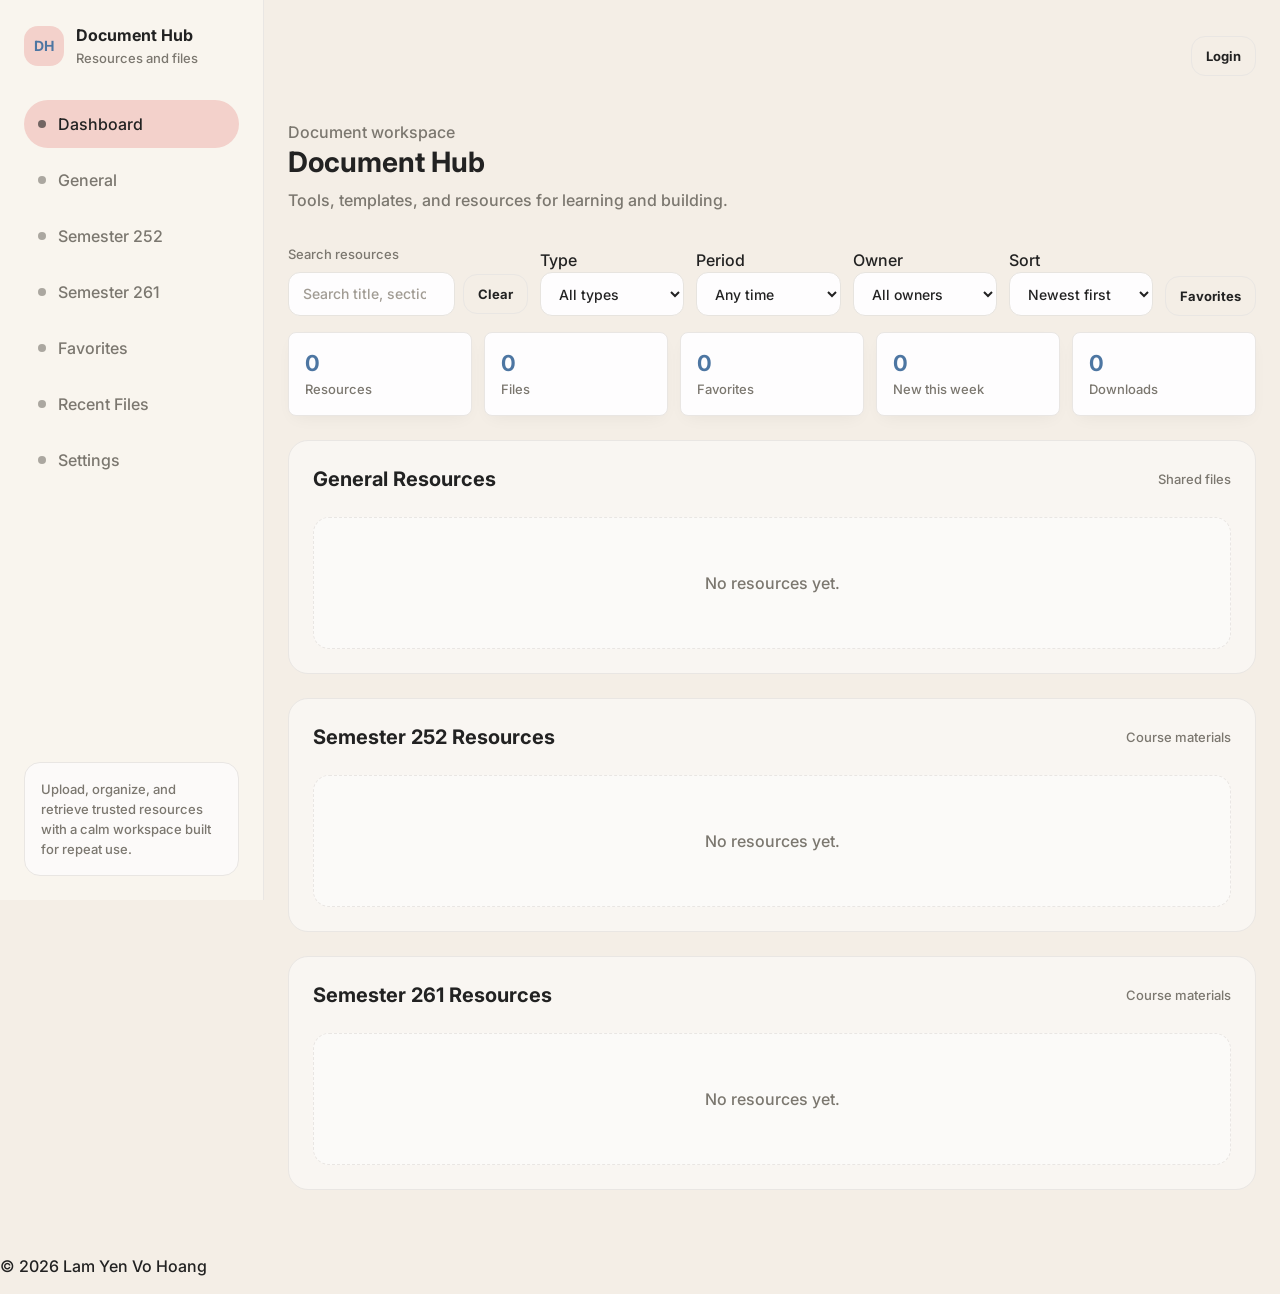
==== commit d7479e41: "Update functions" ====
--- a/src/main/resources/static/index.html
+++ b/src/main/resources/static/index.html
@@ -20,17 +20,33 @@
         </div>
 
         <nav class="sidebar-nav">
-            <a class="nav-item active" href="#general">
+            <a class="nav-item active" href="#dashboard" data-view="dashboard">
+                <span class="nav-dot"></span>
+                Dashboard
+            </a>
+            <a class="nav-item" href="#general" data-view="general">
                 <span class="nav-dot"></span>
                 General
             </a>
-            <a class="nav-item" href="#semester252">
+            <a class="nav-item" href="#semester252" data-view="semester252">
                 <span class="nav-dot"></span>
                 Semester 252
             </a>
-            <a class="nav-item" href="#semester261">
+            <a class="nav-item" href="#semester261" data-view="semester261">
                 <span class="nav-dot"></span>
                 Semester 261
+            </a>
+            <a class="nav-item" href="#favorites" data-view="favorites">
+                <span class="nav-dot"></span>
+                Favorites
+            </a>
+            <a class="nav-item" href="#recent" data-view="recent">
+                <span class="nav-dot"></span>
+                Recent Files
+            </a>
+            <a class="nav-item" href="#settings" data-view="settings">
+                <span class="nav-dot"></span>
+                Settings
             </a>
         </nav>
 
@@ -59,6 +75,65 @@
                 <div class="admin-toolbar" id="adminToolbar" style="display: none;">
                     <button class="btn-primary" id="addResourceBtn">Add Resource</button>
                 </div>
+            </div>
+
+            <div class="resource-tools" aria-label="Resource discovery tools">
+                <div class="search-field">
+                    <label for="resourceSearch">Search resources</label>
+                    <div class="search-row">
+                        <input type="search" id="resourceSearch" class="form-control" placeholder="Search title, section, file, or link type">
+                        <button class="btn-outline" id="clearSearchBtn" type="button">Clear</button>
+                    </div>
+                </div>
+                <div class="tool-field">
+                    <label for="typeFilter">Type</label>
+                    <select id="typeFilter" class="form-control">
+                        <option value="all">All types</option>
+                        <option value="file">Files</option>
+                        <option value="image">Images</option>
+                        <option value="pdf">PDFs</option>
+                        <option value="text">Text</option>
+                        <option value="document">Document links</option>
+                        <option value="video">Videos</option>
+                    </select>
+                </div>
+                <div class="tool-field">
+                    <label for="periodFilter">Period</label>
+                    <select id="periodFilter" class="form-control">
+                        <option value="all">Any time</option>
+                        <option value="today">Today</option>
+                        <option value="week">Past week</option>
+                        <option value="month">Past month</option>
+                    </select>
+                </div>
+                <div class="tool-field">
+                    <label for="ownerFilter">Owner</label>
+                    <select id="ownerFilter" class="form-control">
+                        <option value="all">All owners</option>
+                        <option value="mine">Mine</option>
+                    </select>
+                </div>
+                <div class="tool-field">
+                    <label for="sortSelect">Sort</label>
+                    <select id="sortSelect" class="form-control">
+                        <option value="newest">Newest first</option>
+                        <option value="recent">Recently accessed</option>
+                        <option value="title">Title A-Z</option>
+                        <option value="size">File size</option>
+                        <option value="downloads">Most downloaded</option>
+                        <option value="type">File type</option>
+                    </select>
+                </div>
+                <button class="btn-outline" id="favoritesFilterBtn" type="button" aria-pressed="false">Favorites</button>
+            </div>
+
+            <div class="dashboard-summary" id="dashboardSummary" aria-label="Document Hub summary"></div>
+
+            <div class="template-strip" id="templateStrip" style="display: none;" aria-label="Resource templates">
+                <span class="template-label">Templates</span>
+                <button class="template-btn" type="button" data-template="lecture">Lecture</button>
+                <button class="template-btn" type="button" data-template="assignment">Assignment</button>
+                <button class="template-btn" type="button" data-template="reference">Reference</button>
             </div>
 
             <!-- Upload Modal -->
@@ -83,11 +158,16 @@
                             <input type="text" id="descriptionInput" class="form-control" placeholder="e.g., Python Tutorial">
                         </div>
                         <div class="form-group">
+                            <label for="smallDescriptionInput">Small description (optional)</label>
+                            <input type="text" id="smallDescriptionInput" class="form-control" placeholder="Short note shown on the card">
+                        </div>
+                        <div class="form-group">
                             <label for="fileInput2">File (optional)</label>
-                            <div class="file-upload-box">
-                                <input type="file" id="fileInput2" class="file-input">
+                            <div class="file-upload-box" id="dropZone">
+                                <input type="file" id="fileInput2" class="file-input" multiple>
                                 <div class="file-name" id="fileNameDisplay2">No file selected</div>
                             </div>
+                            <div class="upload-queue" id="uploadQueue" aria-live="polite"></div>
                         </div>
                         <div class="form-group">
                             <label for="documentLinkInput">Document link (optional)</label>
@@ -99,6 +179,7 @@
                         </div>
                     </div>
                     <div class="modal-footer">
+                        <div class="upload-status" id="uploadStatus" aria-live="polite"></div>
                         <button class="btn-outline" id="cancelBtn">Cancel</button>
                         <button class="btn-primary" id="submitBtn">Add Resource</button>
                     </div>
@@ -128,10 +209,36 @@
                 </div>
                 <div class="cards-grid" id="semester261Section"></div>
             </section>
+
+            <section class="resource-section utility-section" id="settings">
+                <div class="section-heading">
+                    <h2>Settings</h2>
+                    <span class="section-meta">Session and storage</span>
+                </div>
+                <div class="settings-panel">
+                    <div>
+                        <strong>Session</strong>
+                        <p id="sessionState">Checking authentication...</p>
+                    </div>
+                    <button class="btn-outline" id="resetFiltersBtn" type="button">Reset Filters</button>
+                </div>
+            </section>
         </div>
     </main>
 </div>
-
+<div class="modal preview-modal" id="previewModal">
+    <div class="modal-content preview-content">
+        <div class="modal-header">
+            <h2 id="previewTitle">Preview</h2>
+            <button class="modal-close" id="closePreviewModal" aria-label="Close">&times;</button>
+        </div>
+        <div class="preview-body" id="previewBody"></div>
+    </div>
+</div>
+<div class="toast" id="toast" aria-live="polite"></div>
+<footer>
+    <p>© 2026 Lam Yen Vo Hoang</p>
+  </footer>
 <script src="script-new.js"></script>
 </body>
 </html>
--- a/src/main/resources/static/style.css
+++ b/src/main/resources/static/style.css
@@ -252,6 +252,125 @@
     flex: 0 0 auto;
 }
 
+.resource-tools {
+    display: grid;
+    grid-template-columns: minmax(240px, 1fr) repeat(4, minmax(128px, auto)) auto;
+    align-items: end;
+    gap: var(--space-sm);
+    margin-bottom: var(--space-md);
+}
+
+.search-field,
+.tool-field {
+    min-width: 0;
+}
+
+.search-row,
+.password-field {
+    display: flex;
+    align-items: center;
+    gap: var(--space-xs);
+}
+
+.search-row .form-control,
+.password-field input {
+    min-width: 0;
+    flex: 1 1 auto;
+}
+
+.password-toggle {
+    flex: 0 0 auto;
+    min-height: 44px;
+    padding: 10px 12px;
+    border: 1px solid var(--border);
+    border-radius: 12px;
+    background: var(--surface-secondary);
+    color: var(--text-primary);
+    font-size: 13px;
+    font-weight: 700;
+    line-height: 20px;
+    cursor: pointer;
+}
+
+.search-field label,
+.template-label {
+    display: block;
+    margin-bottom: var(--space-xs);
+    color: var(--text-muted);
+    font-size: 13px;
+    font-weight: 500;
+    line-height: 20px;
+}
+
+.btn-outline.active,
+.favorite-btn.active {
+    background: var(--light-pink);
+    border-color: transparent;
+    color: var(--text-primary);
+}
+
+.template-strip {
+    align-items: center;
+    gap: var(--space-xs);
+    flex-wrap: wrap;
+    margin-bottom: var(--space-lg);
+}
+
+.dashboard-summary {
+    display: grid;
+    grid-template-columns: repeat(5, minmax(0, 1fr));
+    gap: var(--space-sm);
+    margin-bottom: var(--space-lg);
+}
+
+.summary-item {
+    min-width: 0;
+    padding: var(--space-md);
+    border: 1px solid var(--border);
+    border-radius: var(--radius-small);
+    background: var(--surface);
+    box-shadow: var(--shadow-base);
+}
+
+.summary-item strong {
+    display: block;
+    color: var(--accent-blue);
+    font-size: 22px;
+    line-height: 28px;
+}
+
+.summary-item span {
+    display: block;
+    margin-top: 2px;
+    color: var(--text-muted);
+    font-size: 13px;
+    line-height: 20px;
+}
+
+.template-label {
+    margin: 0 var(--space-xs) 0 0;
+}
+
+.template-btn {
+    min-height: 36px;
+    padding: 7px 12px;
+    border: 1px solid var(--border);
+    border-radius: 12px;
+    background: var(--surface);
+    color: var(--text-primary);
+    font-size: 13px;
+    font-weight: 700;
+    line-height: 20px;
+    cursor: pointer;
+    transition: background-color 180ms ease, border-color 180ms ease, transform 180ms ease;
+}
+
+.template-btn:hover {
+    background: var(--surface-secondary);
+    border-color: var(--light-blue);
+    transform: translateY(-1px);
+}
+
 .resource-section {
     margin: 0 0 var(--space-lg);
     padding: var(--space-lg);
@@ -307,6 +426,10 @@
     transform: translateY(-2px);
     border-color: rgba(153, 180, 207, 0.72);
     box-shadow: var(--shadow-hover);
+}
+
+.editable-card {
+    cursor: pointer;
 }
 
 .card-top {
@@ -348,6 +471,50 @@
     line-height: 20px;
 }
 
+.card-description {
+    margin: 8px 0 0;
+    color: var(--text-primary);
+    font-size: 13px;
+    font-weight: 500;
+    line-height: 20px;
+    overflow-wrap: anywhere;
+}
+
+.resource-metadata {
+    display: grid;
+    grid-template-columns: repeat(3, minmax(0, 1fr));
+    gap: var(--space-xs);
+    margin: 0;
+}
+
+.resource-metadata div {
+    min-width: 0;
+    padding: 8px;
+    border-radius: var(--radius-small);
+    background: var(--surface-secondary);
+}
+
+.resource-metadata dt,
+.resource-metadata dd {
+    margin: 0;
+    overflow: hidden;
+    text-overflow: ellipsis;
+    white-space: nowrap;
+}
+
+.resource-metadata dt {
+    color: var(--text-muted);
+    font-size: 11px;
+    line-height: 16px;
+}
+
+.resource-metadata dd {
+    color: var(--text-primary);
+    font-size: 12px;
+    font-weight: 700;
+    line-height: 18px;
+}
+
 .card-links {
     display: flex;
     justify-content: flex-end;
@@ -391,6 +558,13 @@
     background: #41698f;
     box-shadow: var(--shadow-hover);
     transform: translateY(-1px);
+}
+
+.btn-primary:disabled,
+.login-btn:disabled {
+    cursor: not-allowed;
+    opacity: 0.68;
+    transform: none;
 }
 
 .btn-outline,
@@ -443,6 +617,39 @@
     color: var(--danger);
 }
 
+.favorite-btn {
+    position: absolute;
+    top: var(--space-sm);
+    right: 52px;
+    min-height: 32px;
+    padding: 5px 10px;
+    border: 1px solid var(--border);
+    border-radius: 999px;
+    background: var(--surface);
+    color: var(--text-muted);
+    font-size: 12px;
+    font-weight: 700;
+    line-height: 18px;
+    cursor: pointer;
+    opacity: 0;
+    transition: opacity 180ms ease, background-color 180ms ease, border-color 180ms ease, color 180ms ease;
+}
+
+.card:not(.editable-card) .favorite-btn {
+    right: var(--space-sm);
+}
+
+.card:hover .favorite-btn,
+.favorite-btn:focus-visible,
+.favorite-btn.active {
+    opacity: 1;
+}
+
+.favorite-btn:hover {
+    border-color: var(--light-blue);
+    color: var(--text-primary);
+}
+
 .empty-state {
     grid-column: 1 / -1;
     min-height: 132px;
@@ -457,6 +664,49 @@
     text-align: center;
 }
 
+.settings-panel {
+    display: flex;
+    align-items: center;
+    justify-content: space-between;
+    gap: var(--space-md);
+    padding: var(--space-lg);
+    border: 1px solid var(--border);
+    border-radius: var(--radius-small);
+    background: var(--surface);
+}
+
+.settings-panel p {
+    margin: 4px 0 0;
+    color: var(--text-muted);
+    font-size: 13px;
+    line-height: 20px;
+}
+
+.toast {
+    position: fixed;
+    right: var(--space-lg);
+    bottom: var(--space-lg);
+    z-index: 1200;
+    max-width: min(360px, calc(100vw - 48px));
+    padding: var(--space-sm) var(--space-md);
+    border: 1px solid var(--border);
+    border-radius: 14px;
+    background: var(--surface);
+    color: var(--text-primary);
+    box-shadow: var(--shadow-hover);
+    font-size: 13px;
+    line-height: 20px;
+    opacity: 0;
+    pointer-events: none;
+    transform: translateY(8px);
+    transition: opacity 180ms ease, transform 180ms ease;
+}
+
+.toast.show {
+    opacity: 1;
+    transform: translateY(0);
+}
+
 .modal {
     display: none;
     position: fixed;
@@ -528,6 +778,97 @@
 .modal-footer {
     justify-content: flex-end;
     border-top: 1px solid var(--border);
+}
+
+.upload-status {
+    margin-right: auto;
+    color: var(--text-muted);
+    font-size: 13px;
+    line-height: 20px;
+}
+
+.upload-queue {
+    display: grid;
+    gap: var(--space-xs);
+    margin-top: var(--space-xs);
+}
+
+.queue-item {
+    display: grid;
+    grid-template-columns: minmax(0, 1fr) 96px;
+    gap: var(--space-sm);
+    align-items: center;
+    padding: var(--space-xs);
+    border: 1px solid var(--border);
+    border-radius: var(--radius-small);
+    background: var(--surface-secondary);
+}
+
+.queue-item strong,
+.queue-item span {
+    display: block;
+    overflow: hidden;
+    text-overflow: ellipsis;
+    white-space: nowrap;
+}
+
+.queue-item strong {
+    color: var(--text-primary);
+    font-size: 13px;
+    line-height: 18px;
+}
+
+.queue-item span {
+    color: var(--text-muted);
+    font-size: 12px;
+    line-height: 18px;
+}
+
+.queue-item progress {
+    width: 100%;
+    height: 8px;
+    accent-color: var(--accent-blue);
+}
+
+.preview-content {
+    width: min(100%, 920px);
+}
+
+.preview-body {
+    min-height: 360px;
+    padding: var(--space-lg);
+}
+
+.preview-body iframe,
+.preview-body img {
+    width: 100%;
+    min-height: 560px;
+    border: 1px solid var(--border);
+    border-radius: var(--radius-small);
+    background: var(--surface-secondary);
+}
+
+.preview-body img {
+    min-height: 0;
+    max-height: 70vh;
+    object-fit: contain;
+}
+
+.preview-body pre {
+    max-height: 64vh;
+    margin: 0;
+    overflow: auto;
+    padding: var(--space-md);
+    border: 1px solid var(--border);
+    border-radius: var(--radius-small);
+    background: var(--surface-secondary);
+    color: var(--text-primary);
+    font: 13px/20px ui-monospace, SFMono-Regular, Menlo, Monaco, Consolas, "Liberation Mono", monospace;
+    white-space: pre-wrap;
+}
+
+.preview-loading {
+    color: var(--text-muted);
 }
 
 .form-group {
@@ -579,6 +920,15 @@
 .file-upload-box {
     display: grid;
     gap: var(--space-xs);
+    padding: var(--space-xs);
+    border: 1px dashed transparent;
+    border-radius: 14px;
+    transition: border-color 180ms ease, background-color 180ms ease;
+}
+
+.file-upload-box.dragging {
+    border-color: var(--light-blue);
+    background: var(--surface-secondary);
 }
 
 .file-upload-box .file-input {
@@ -742,6 +1092,22 @@
         width: 100%;
     }
 
+    .resource-tools {
+        grid-template-columns: 1fr 1fr;
+    }
+
+    .search-field {
+        grid-column: 1 / -1;
+    }
+
+    .resource-tools .btn-outline {
+        width: 100%;
+    }
+
+    .dashboard-summary {
+        grid-template-columns: repeat(2, minmax(0, 1fr));
+    }
+
     .cards-grid {
         grid-template-columns: 1fr;
     }
@@ -769,9 +1135,20 @@
         flex-direction: column-reverse;
     }
 
+    .upload-status {
+        width: 100%;
+        margin-right: 0;
+        text-align: center;
+    }
+
     .modal-footer .btn-primary,
     .modal-footer .btn-outline {
         width: 100%;
+    }
+
+    .settings-panel {
+        align-items: stretch;
+        flex-direction: column;
     }
 }
 
@@ -827,4 +1204,14 @@
     .card-link {
         flex: 1 1 auto;
     }
-}
+
+    .resource-tools,
+    .dashboard-summary,
+    .resource-metadata {
+        grid-template-columns: 1fr;
+    }
+
+    .queue-item {
+        grid-template-columns: 1fr;
+    }
+}
